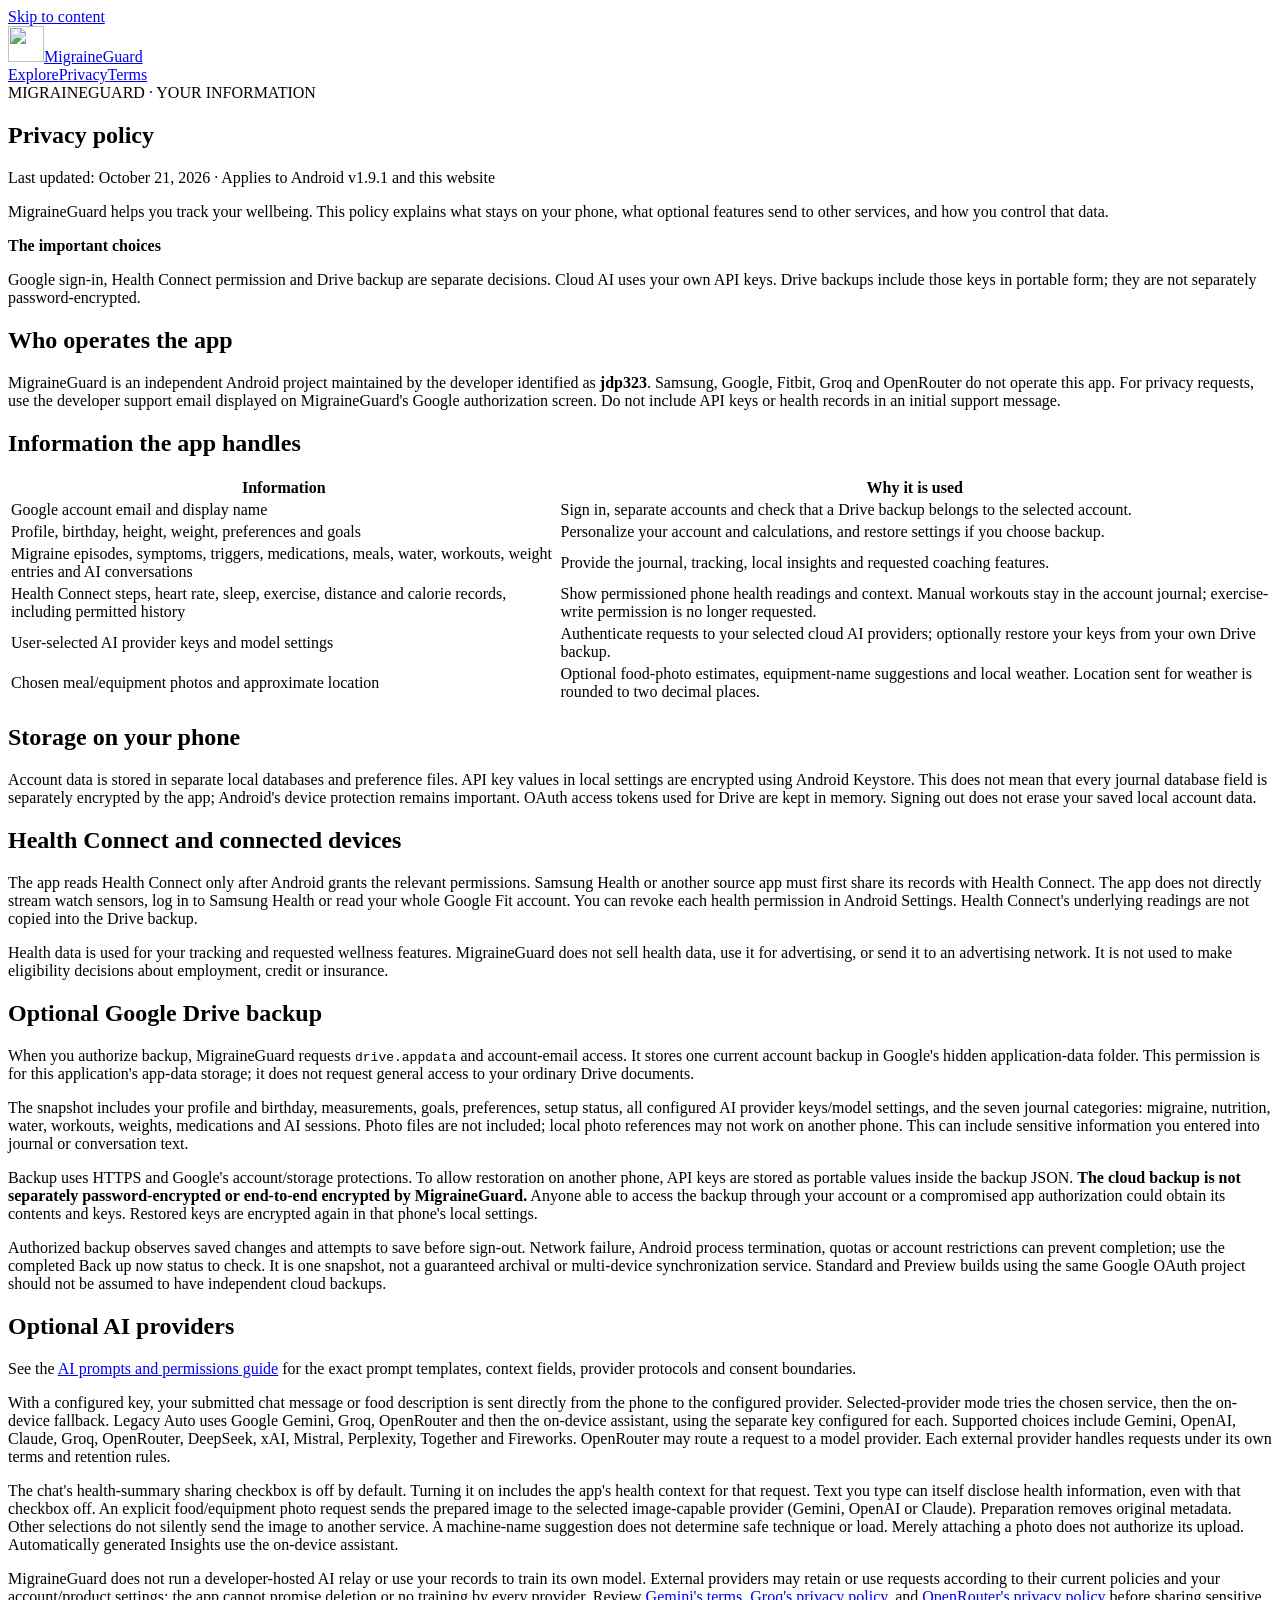
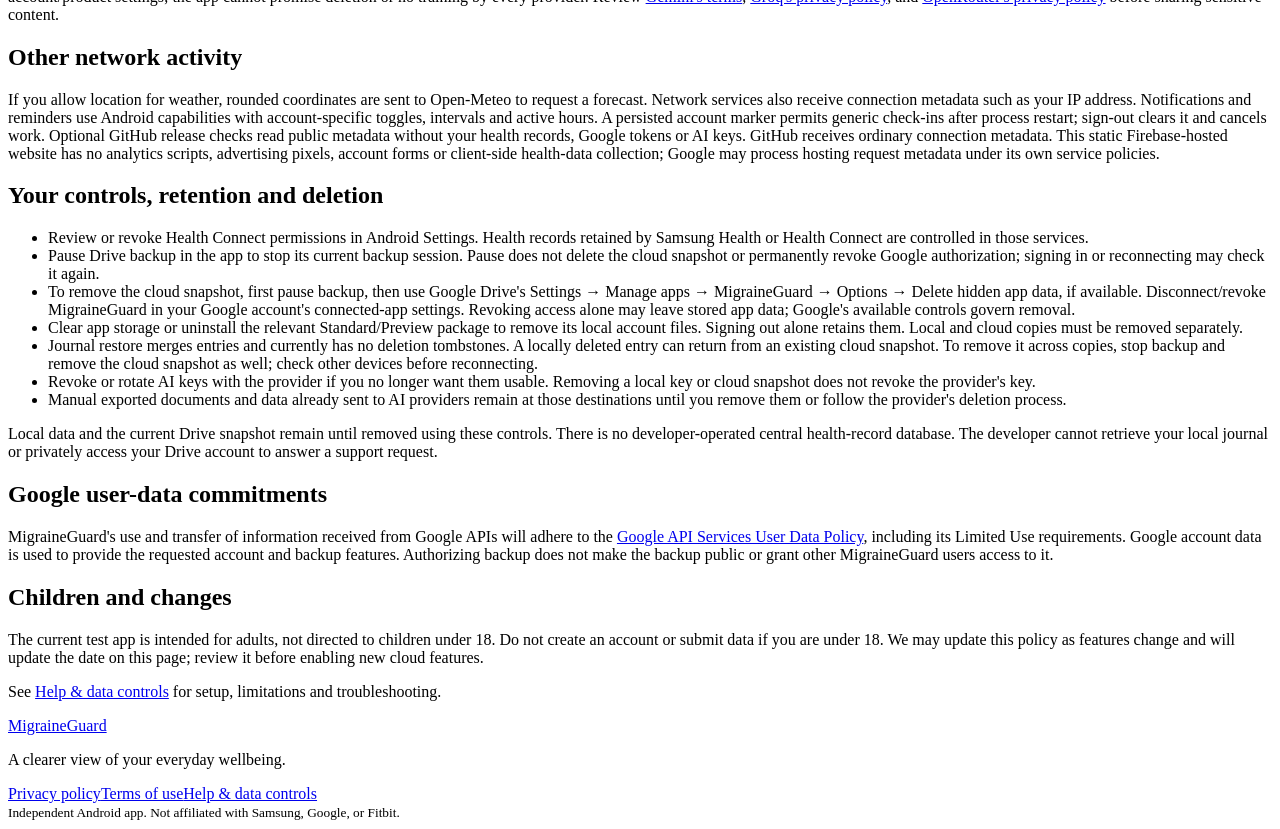
==== website/public/privacy.html @ 77f8e103 "docs: publish v1.9.1 guide, screenshots, permissions and release evidence [skip ci]" ====
<!doctype html>
<html lang="en">
<head>
<meta charset="utf-8">
<meta name="viewport" content="width=device-width,initial-scale=1">
<meta name="description" content="How MigraineGuard uses your profile, journal, Health Connect readings, optional AI requests and private Google Drive app-data backup.">
<meta name="theme-color" content="#101424"><title>Privacy policy · MigraineGuard</title>
<link rel="icon" href="/mark.svg" type="image/svg+xml">
<link rel="stylesheet" href="/styles.css"></head>

<body><a class="skip" href="#main">Skip to content</a>
<header><a class="brand" href="/"><img src="/mark.svg" width="36" height="36" alt="">MigraineGuard</a>
<nav aria-label="Main navigation"><a href="/#features">Explore</a><a href="/privacy.html">Privacy</a><a href="/terms.html">Terms</a></nav>
</header>

<main id="main">
<article class="document"><span class="eyebrow">MIGRAINEGUARD · YOUR INFORMATION</span>
<h1>Privacy policy</h1>

<p class="date">Last updated: October 21, 2026 · Applies to Android v1.9.1 and this website</p>

<p class="intro">MigraineGuard helps you track your wellbeing. This policy explains what stays on your phone, what optional features send to other services, and how you control that data.</p>

<div class="notice"><strong>The important choices</strong>
<p>Google sign-in, Health Connect permission and Drive backup are separate decisions. Cloud AI uses your own API keys. Drive backups include those keys in portable form; they are not separately password-encrypted.</p>
</div>

<h2>Who operates the app</h2>

<p>MigraineGuard is an independent Android project maintained by the developer identified as <strong>jdp323</strong>. Samsung, Google, Fitbit, Groq and OpenRouter do not operate this app. For privacy requests, use the developer support email displayed on MigraineGuard's Google authorization screen. Do not include API keys or health records in an initial support message.</p>

<h2>Information the app handles</h2>

<div class="table-wrap">
<table>
<thead>
<tr><th>Information</th><th>Why it is used</th></tr>
</thead>

<tbody>
<tr><td>Google account email and display name</td><td>Sign in, separate accounts and check that a Drive backup belongs to the selected account.</td></tr>

<tr><td>Profile, birthday, height, weight, preferences and goals</td><td>Personalize your account and calculations, and restore settings if you choose backup.</td></tr>

<tr><td>Migraine episodes, symptoms, triggers, medications, meals, water, workouts, weight entries and AI conversations</td><td>Provide the journal, tracking, local insights and requested coaching features.</td></tr>

<tr><td>Health Connect steps, heart rate, sleep, exercise, distance and calorie records, including permitted history</td><td>Show permissioned phone health readings and context. Manual workouts stay in the account journal; exercise-write permission is no longer requested.</td></tr>

<tr><td>User-selected AI provider keys and model settings</td><td>Authenticate requests to your selected cloud AI providers; optionally restore your keys from your own Drive backup.</td></tr>

<tr><td>Chosen meal/equipment photos and approximate location</td><td>Optional food-photo estimates, equipment-name suggestions and local weather. Location sent for weather is rounded to two decimal places.</td></tr>
</tbody>
</table>
</div>

<h2>Storage on your phone</h2>

<p>Account data is stored in separate local databases and preference files. API key values in local settings are encrypted using Android Keystore. This does not mean that every journal database field is separately encrypted by the app; Android's device protection remains important. OAuth access tokens used for Drive are kept in memory. Signing out does not erase your saved local account data.</p>

<h2>Health Connect and connected devices</h2>

<p>The app reads Health Connect only after Android grants the relevant permissions. Samsung Health or another source app must first share its records with Health Connect. The app does not directly stream watch sensors, log in to Samsung Health or read your whole Google Fit account. You can revoke each health permission in Android Settings. Health Connect's underlying readings are not copied into the Drive backup.</p>

<p>Health data is used for your tracking and requested wellness features. MigraineGuard does not sell health data, use it for advertising, or send it to an advertising network. It is not used to make eligibility decisions about employment, credit or insurance.</p>

<h2>Optional Google Drive backup</h2>

<p>When you authorize backup, MigraineGuard requests <code>drive.appdata</code> and account-email access. It stores one current account backup in Google's hidden application-data folder. This permission is for this application's app-data storage; it does not request general access to your ordinary Drive documents.</p>

<p>The snapshot includes your profile and birthday, measurements, goals, preferences, setup status, all configured AI provider keys/model settings, and the seven journal categories: migraine, nutrition, water, workouts, weights, medications and AI sessions. Photo files are not included; local photo references may not work on another phone. This can include sensitive information you entered into journal or conversation text.</p>

<p>Backup uses HTTPS and Google's account/storage protections. To allow restoration on another phone, API keys are stored as portable values inside the backup JSON. <strong>The cloud backup is not separately password-encrypted or end-to-end encrypted by MigraineGuard.</strong> Anyone able to access the backup through your account or a compromised app authorization could obtain its contents and keys. Restored keys are encrypted again in that phone's local settings.</p>

<p>Authorized backup observes saved changes and attempts to save before sign-out. Network failure, Android process termination, quotas or account restrictions can prevent completion; use the completed Back up now status to check. It is one snapshot, not a guaranteed archival or multi-device synchronization service. Standard and Preview builds using the same Google OAuth project should not be assumed to have independent cloud backups.</p>

<h2>Optional AI providers</h2>
<p>See the <a href="https://github.com/jdp323/migraineguard/blob/main/docs/AI_AND_PERMISSIONS.md">AI prompts and permissions guide</a> for the exact prompt templates, context fields, provider protocols and consent boundaries.</p>

<p>With a configured key, your submitted chat message or food description is sent directly from the phone to the configured provider. Selected-provider mode tries the chosen service, then the on-device fallback. Legacy Auto uses Google Gemini, Groq, OpenRouter and then the on-device assistant, using the separate key configured for each. Supported choices include Gemini, OpenAI, Claude, Groq, OpenRouter, DeepSeek, xAI, Mistral, Perplexity, Together and Fireworks. OpenRouter may route a request to a model provider. Each external provider handles requests under its own terms and retention rules.</p>

<p>The chat's health-summary sharing checkbox is off by default. Turning it on includes the app's health context for that request. Text you type can itself disclose health information, even with that checkbox off. An explicit food/equipment photo request sends the prepared image to the selected image-capable provider (Gemini, OpenAI or Claude). Preparation removes original metadata. Other selections do not silently send the image to another service. A machine-name suggestion does not determine safe technique or load. Merely attaching a photo does not authorize its upload. Automatically generated Insights use the on-device assistant.</p>

<p>MigraineGuard does not run a developer-hosted AI relay or use your records to train its own model. External providers may retain or use requests according to their current policies and your account/product settings; the app cannot promise deletion or no training by every provider. Review <a href="https://ai.google.dev/gemini-api/terms">Gemini's terms</a>, <a href="https://groq.com/privacy-policy/">Groq's privacy policy</a>, and <a href="https://openrouter.ai/privacy">OpenRouter's privacy policy</a> before sharing sensitive content.</p>

<h2>Other network activity</h2>

<p>If you allow location for weather, rounded coordinates are sent to Open-Meteo to request a forecast. Network services also receive connection metadata such as your IP address. Notifications and reminders use Android capabilities with account-specific toggles, intervals and active hours. A persisted account marker permits generic check-ins after process restart; sign-out clears it and cancels work. Optional GitHub release checks read public metadata without your health records, Google tokens or AI keys. GitHub receives ordinary connection metadata. This static Firebase-hosted website has no analytics scripts, advertising pixels, account forms or client-side health-data collection; Google may process hosting request metadata under its own service policies.</p>

<h2>Your controls, retention and deletion</h2>

<ul>
<li>Review or revoke Health Connect permissions in Android Settings. Health records retained by Samsung Health or Health Connect are controlled in those services.</li>

<li>Pause Drive backup in the app to stop its current backup session. Pause does not delete the cloud snapshot or permanently revoke Google authorization; signing in or reconnecting may check it again.</li>

<li>To remove the cloud snapshot, first pause backup, then use Google Drive's Settings → Manage apps → MigraineGuard → Options → Delete hidden app data, if available. Disconnect/revoke MigraineGuard in your Google account's connected-app settings. Revoking access alone may leave stored app data; Google's available controls govern removal.</li>

<li>Clear app storage or uninstall the relevant Standard/Preview package to remove its local account files. Signing out alone retains them. Local and cloud copies must be removed separately.</li>

<li>Journal restore merges entries and currently has no deletion tombstones. A locally deleted entry can return from an existing cloud snapshot. To remove it across copies, stop backup and remove the cloud snapshot as well; check other devices before reconnecting.</li>

<li>Revoke or rotate AI keys with the provider if you no longer want them usable. Removing a local key or cloud snapshot does not revoke the provider's key.</li>

<li>Manual exported documents and data already sent to AI providers remain at those destinations until you remove them or follow the provider's deletion process.</li>
</ul>

<p>Local data and the current Drive snapshot remain until removed using these controls. There is no developer-operated central health-record database. The developer cannot retrieve your local journal or privately access your Drive account to answer a support request.</p>

<h2>Google user-data commitments</h2>

<p>MigraineGuard's use and transfer of information received from Google APIs will adhere to the <a href="https://developers.google.com/terms/api-services-user-data-policy">Google API Services User Data Policy</a>, including its Limited Use requirements. Google account data is used to provide the requested account and backup features. Authorizing backup does not make the backup public or grant other MigraineGuard users access to it.</p>

<h2>Children and changes</h2>

<p>The current test app is intended for adults, not directed to children under 18. Do not create an account or submit data if you are under 18. We may update this policy as features change and will update the date on this page; review it before enabling new cloud features.</p>

<p>See <a href="/support.html">Help &amp; data controls</a> for setup, limitations and troubleshooting.</p>
</article>
</main>

<footer><a class="brand" href="/">MigraineGuard</a>
<p>A clearer view of your everyday wellbeing.</p>

<div><a href="/privacy.html">Privacy policy</a><a href="/terms.html">Terms of use</a><a href="/support.html">Help &amp; data controls</a></div>
<small>Independent Android app. Not affiliated with Samsung, Google, or Fitbit.</small></footer>
</body></html>
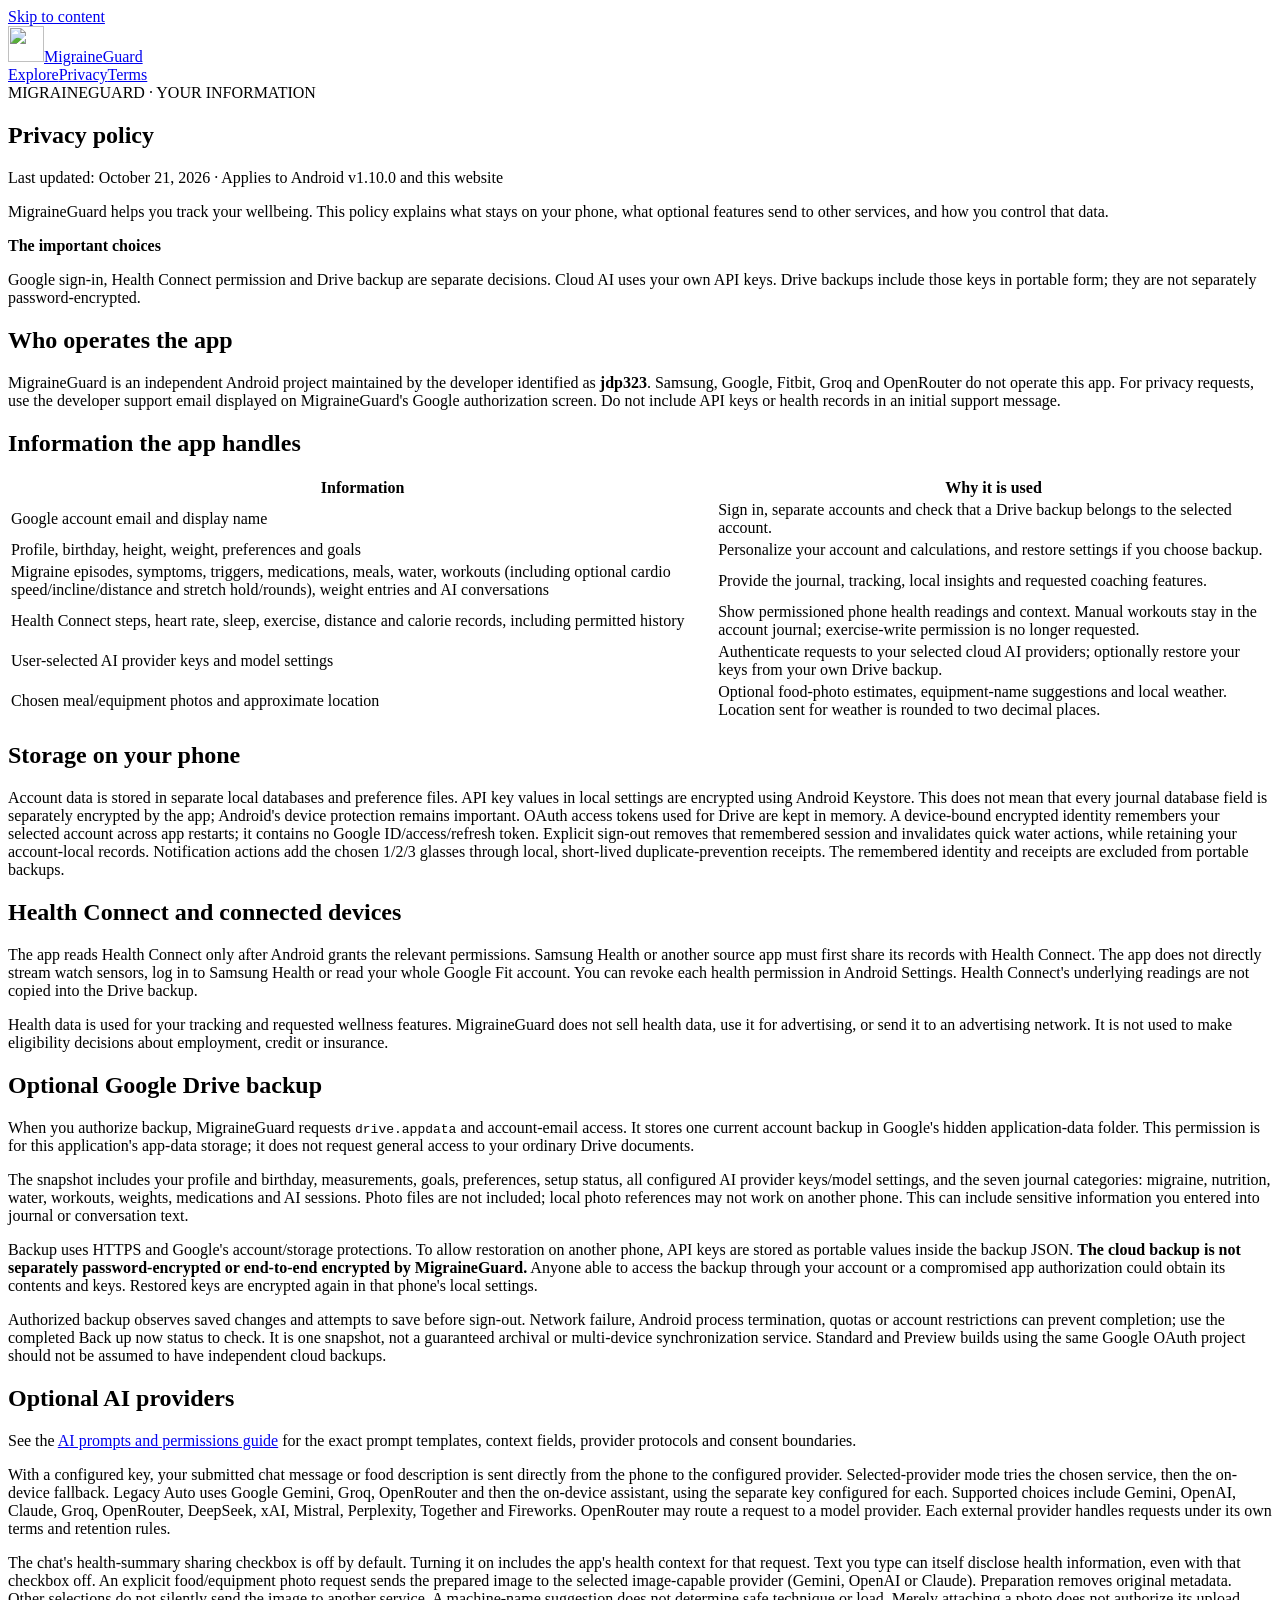
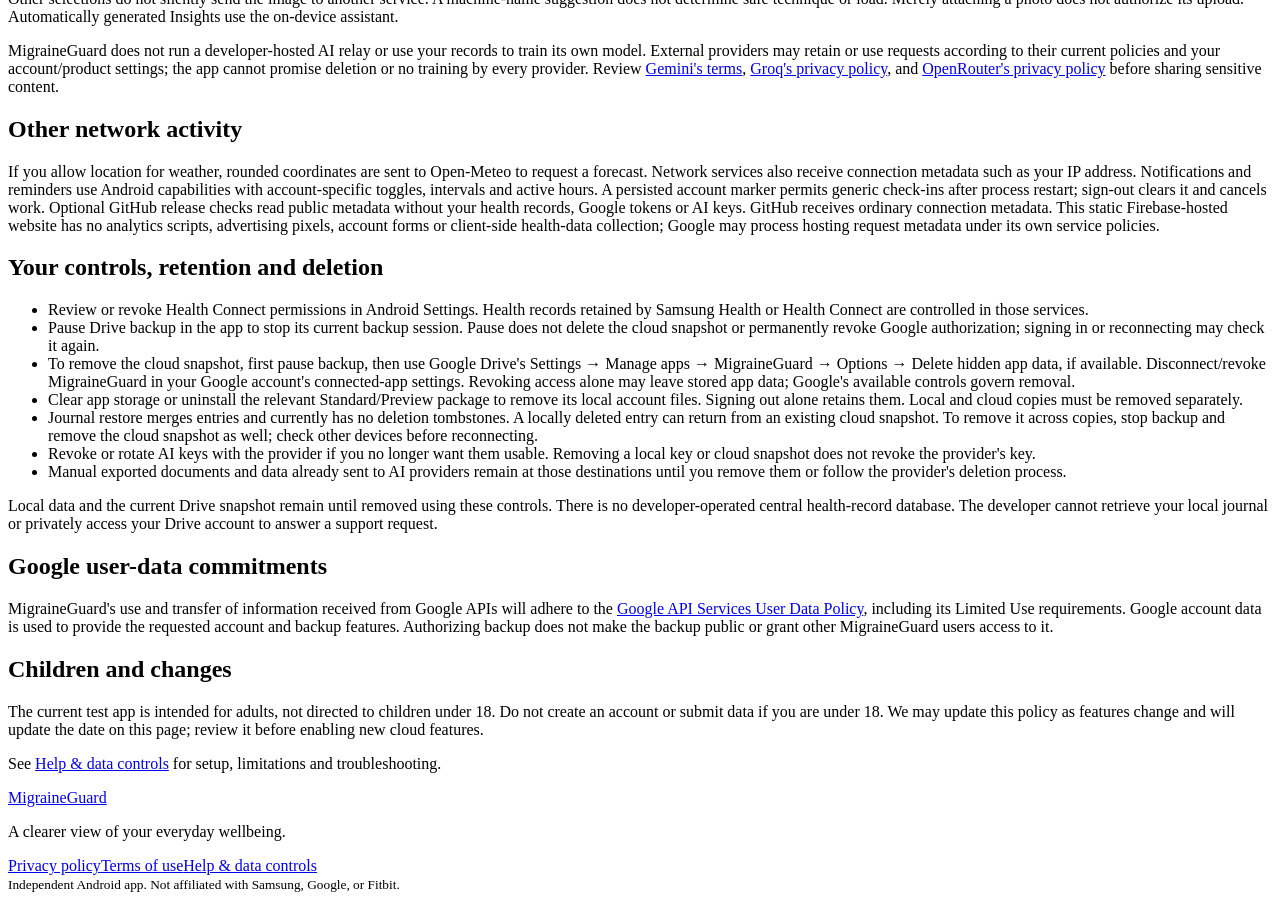
==== commit 0d6628c6: "docs: publish v1.10 usage, screenshots, privacy and release evidence [skip ci]" ====
--- a/website/public/privacy.html
+++ b/website/public/privacy.html
@@ -17,7 +17,7 @@
 <article class="document"><span class="eyebrow">MIGRAINEGUARD · YOUR INFORMATION</span>
 <h1>Privacy policy</h1>
 
-<p class="date">Last updated: October 21, 2026 · Applies to Android v1.9.1 and this website</p>
+<p class="date">Last updated: October 21, 2026 · Applies to Android v1.10.0 and this website</p>
 
 <p class="intro">MigraineGuard helps you track your wellbeing. This policy explains what stays on your phone, what optional features send to other services, and how you control that data.</p>
 
@@ -42,7 +42,7 @@
 
 <tr><td>Profile, birthday, height, weight, preferences and goals</td><td>Personalize your account and calculations, and restore settings if you choose backup.</td></tr>
 
-<tr><td>Migraine episodes, symptoms, triggers, medications, meals, water, workouts, weight entries and AI conversations</td><td>Provide the journal, tracking, local insights and requested coaching features.</td></tr>
+<tr><td>Migraine episodes, symptoms, triggers, medications, meals, water, workouts (including optional cardio speed/incline/distance and stretch hold/rounds), weight entries and AI conversations</td><td>Provide the journal, tracking, local insights and requested coaching features.</td></tr>
 
 <tr><td>Health Connect steps, heart rate, sleep, exercise, distance and calorie records, including permitted history</td><td>Show permissioned phone health readings and context. Manual workouts stay in the account journal; exercise-write permission is no longer requested.</td></tr>
 
@@ -55,7 +55,7 @@
 
 <h2>Storage on your phone</h2>
 
-<p>Account data is stored in separate local databases and preference files. API key values in local settings are encrypted using Android Keystore. This does not mean that every journal database field is separately encrypted by the app; Android's device protection remains important. OAuth access tokens used for Drive are kept in memory. Signing out does not erase your saved local account data.</p>
+<p>Account data is stored in separate local databases and preference files. API key values in local settings are encrypted using Android Keystore. This does not mean that every journal database field is separately encrypted by the app; Android's device protection remains important. OAuth access tokens used for Drive are kept in memory. A device-bound encrypted identity remembers your selected account across app restarts; it contains no Google ID/access/refresh token. Explicit sign-out removes that remembered session and invalidates quick water actions, while retaining your account-local records. Notification actions add the chosen 1/2/3 glasses through local, short-lived duplicate-prevention receipts. The remembered identity and receipts are excluded from portable backups.</p>
 
 <h2>Health Connect and connected devices</h2>
 
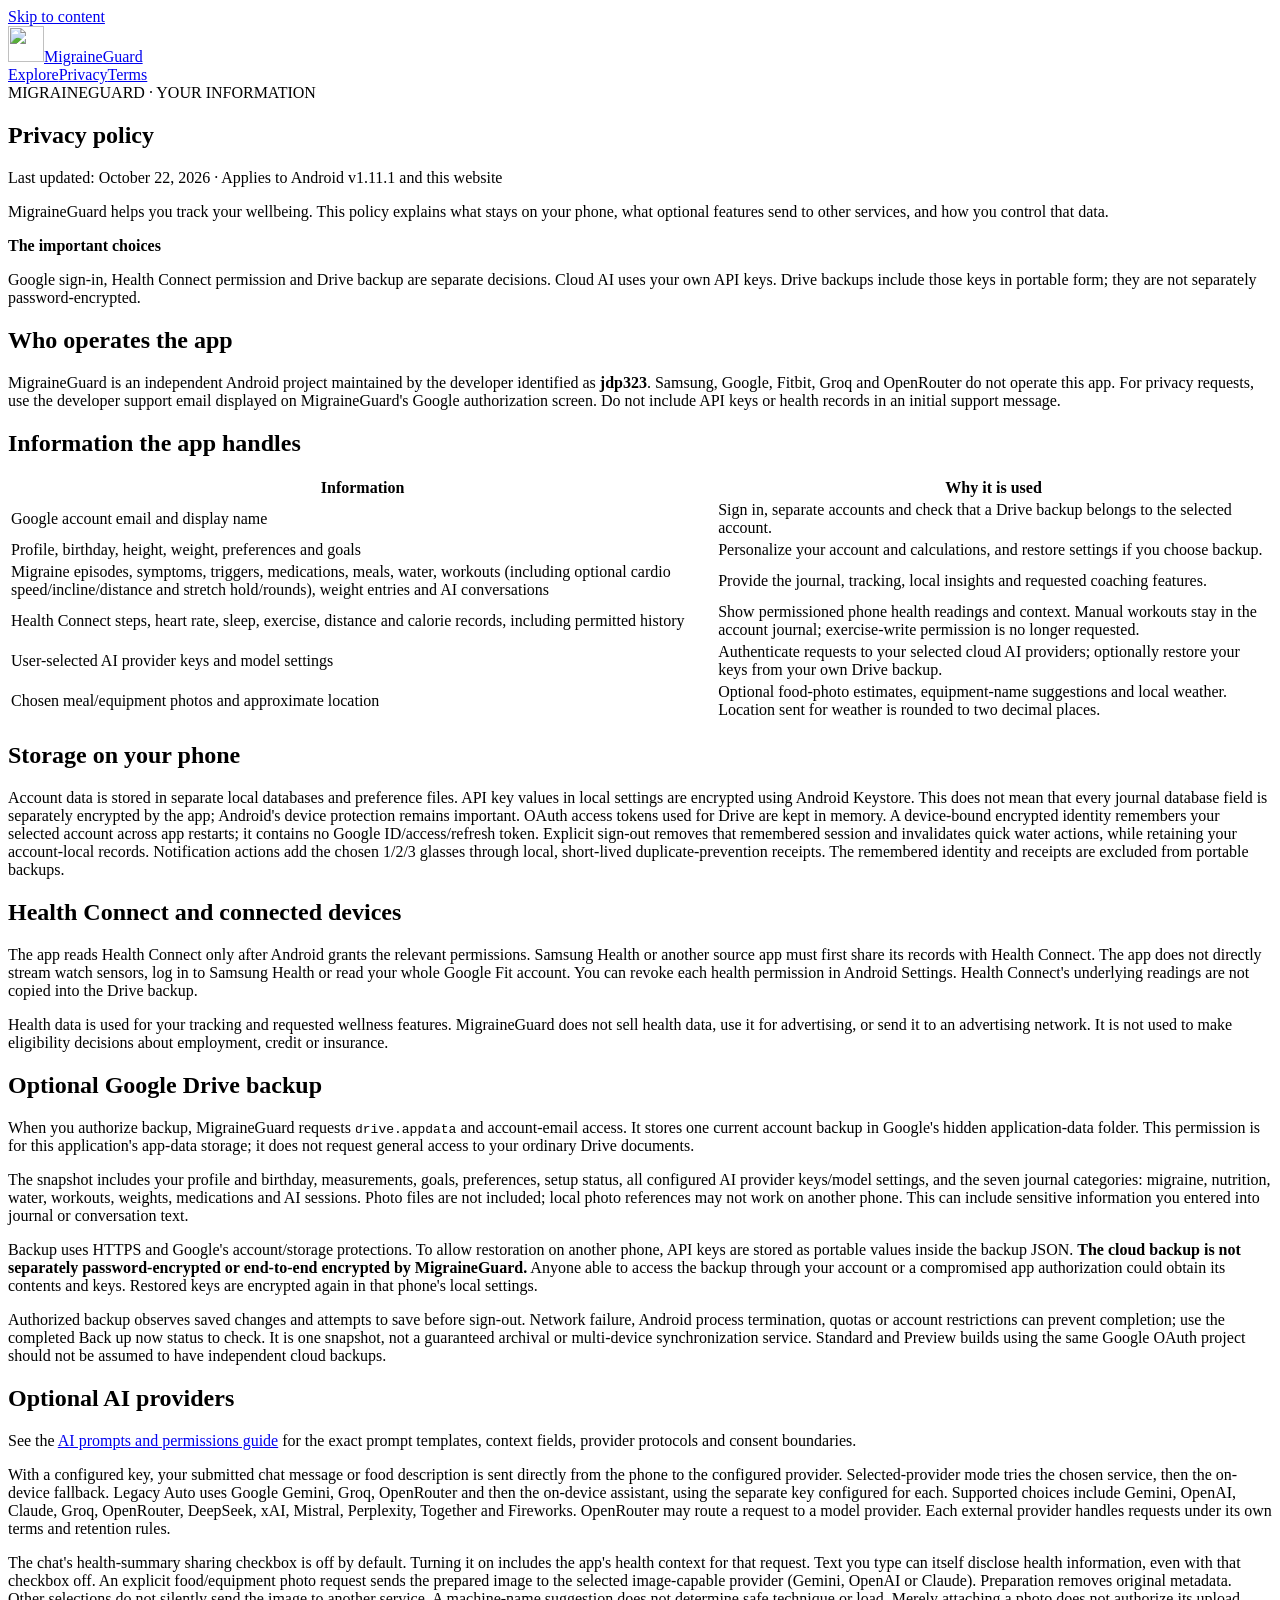
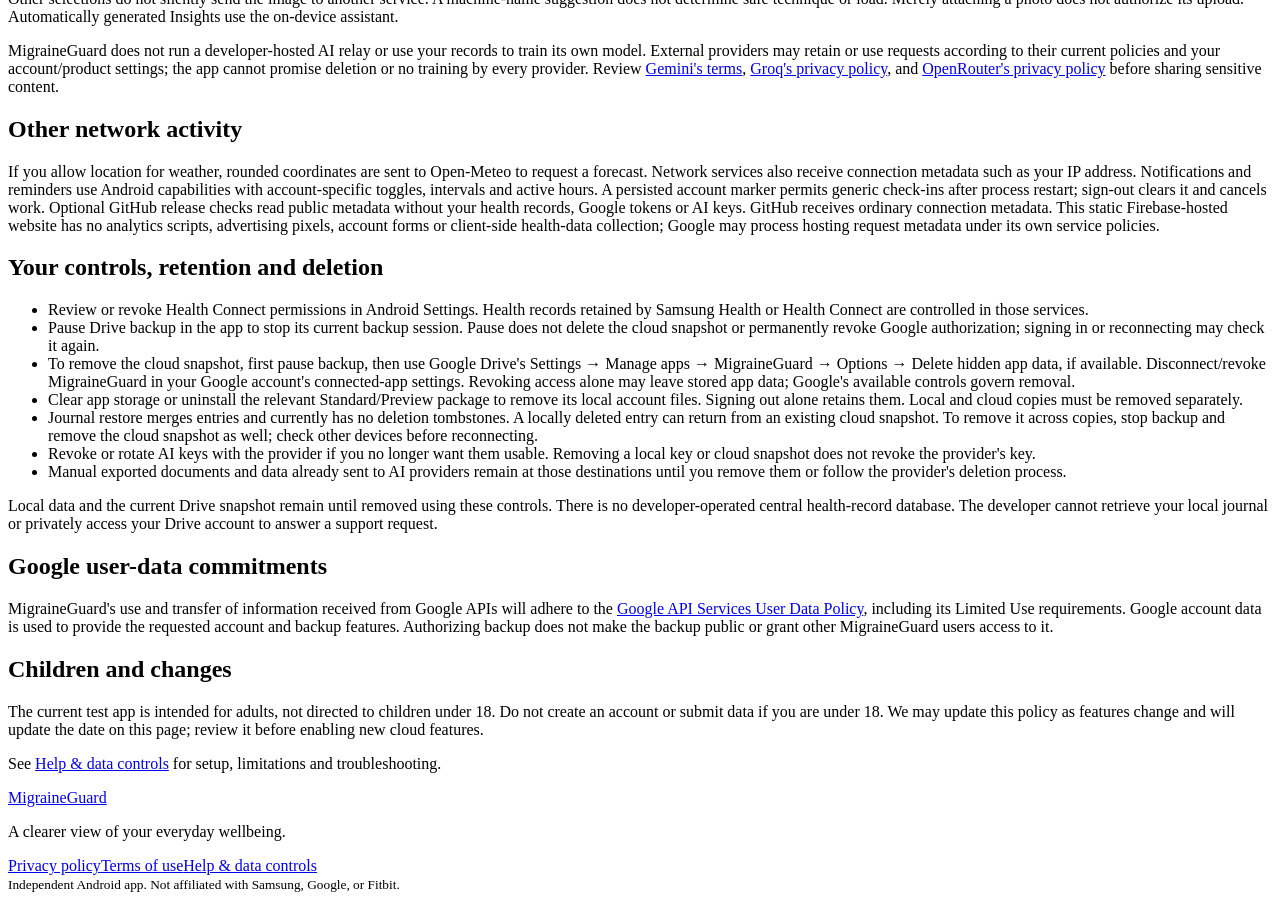
==== commit d1a9352e: "docs: publish v1.11.1 gesture guide, inspected UI gallery and release evidence [skip ci]" ====
--- a/website/public/privacy.html
+++ b/website/public/privacy.html
@@ -17,7 +17,7 @@
 <article class="document"><span class="eyebrow">MIGRAINEGUARD · YOUR INFORMATION</span>
 <h1>Privacy policy</h1>
 
-<p class="date">Last updated: October 21, 2026 · Applies to Android v1.10.0 and this website</p>
+<p class="date">Last updated: October 22, 2026 · Applies to Android v1.11.1 and this website</p>
 
 <p class="intro">MigraineGuard helps you track your wellbeing. This policy explains what stays on your phone, what optional features send to other services, and how you control that data.</p>
 
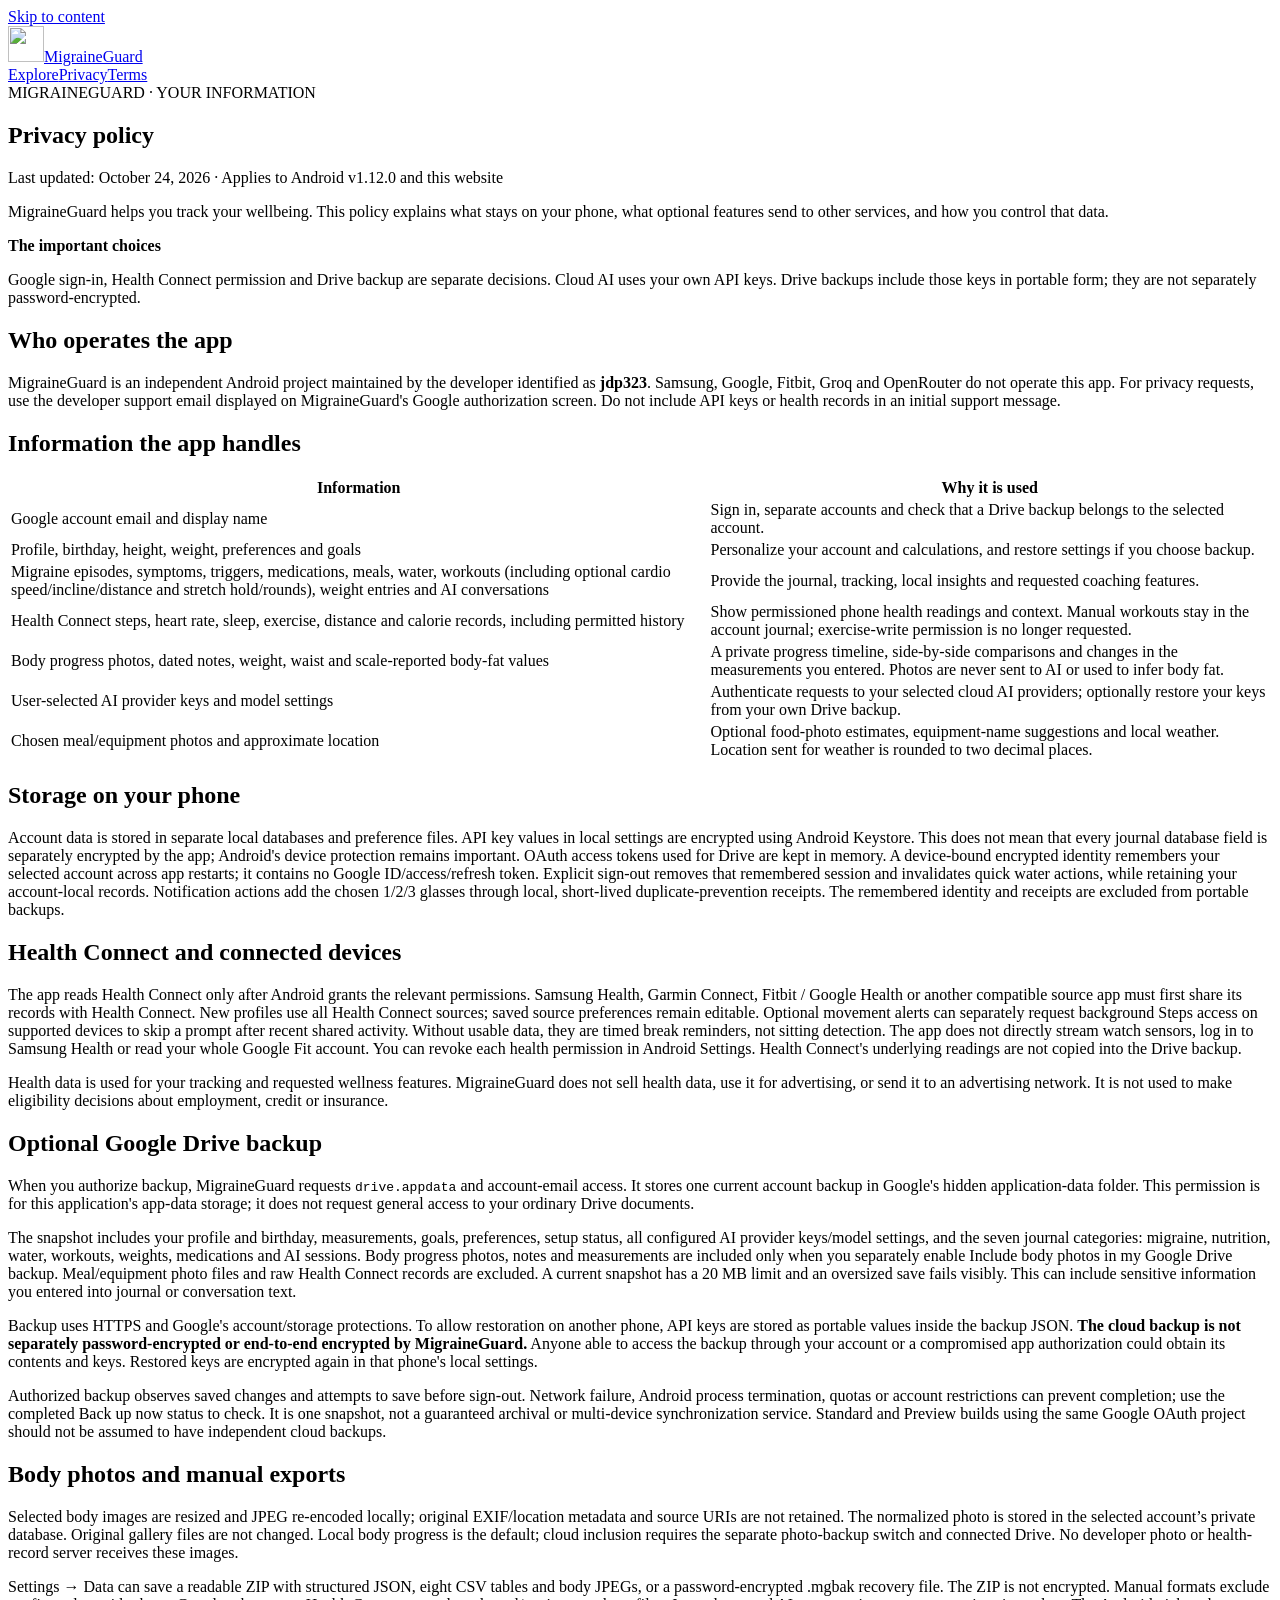
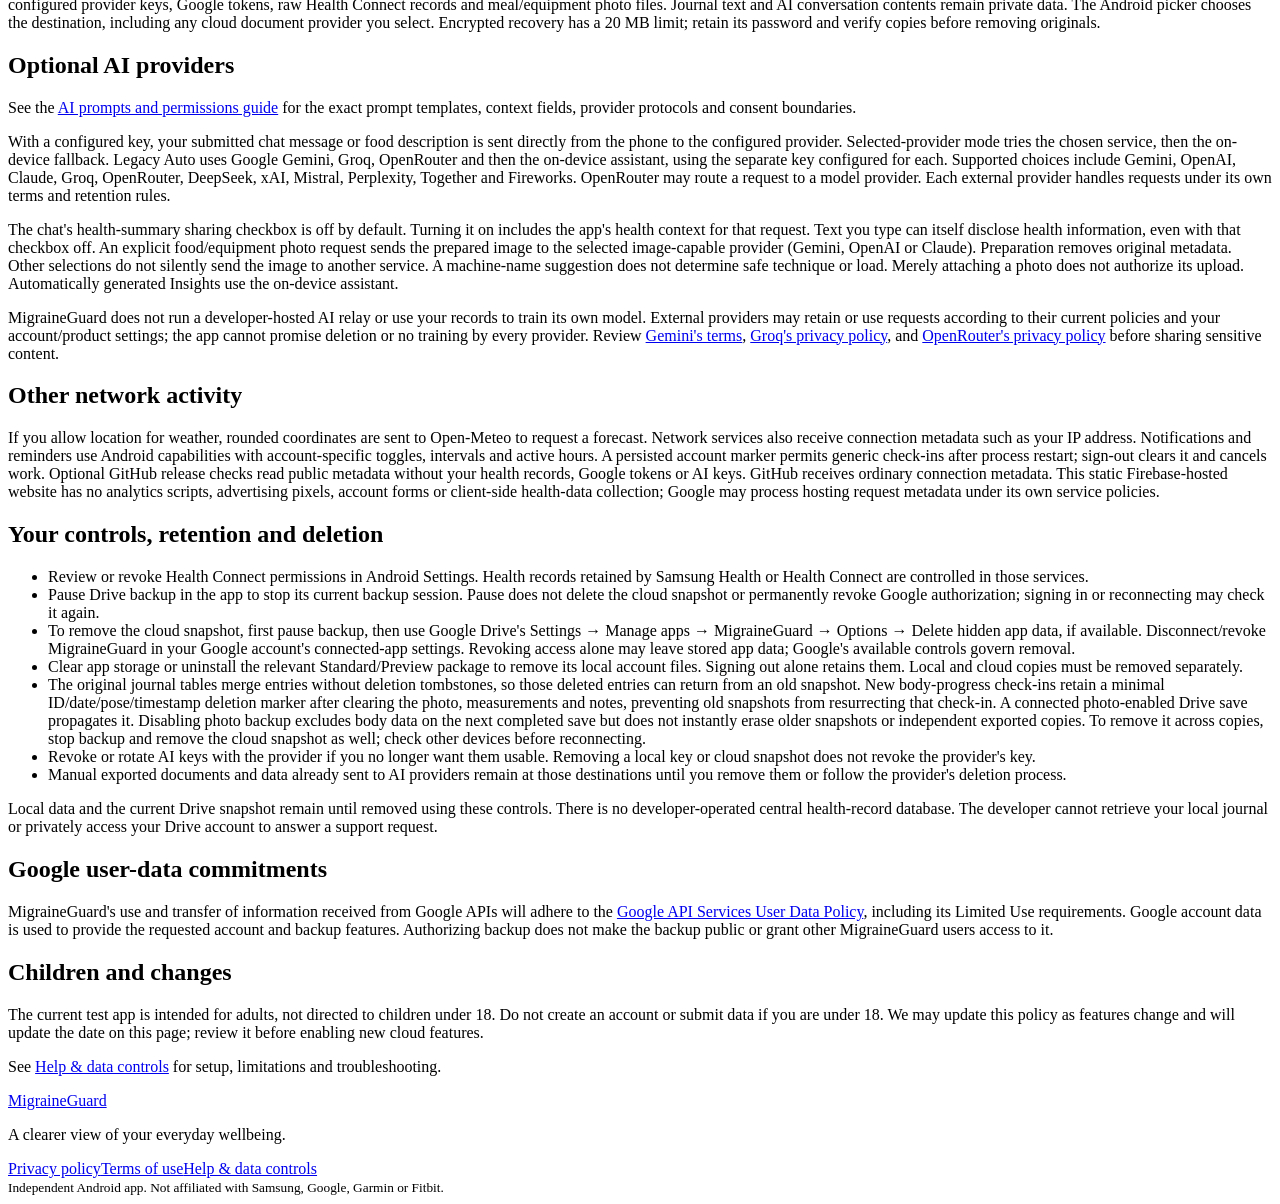
==== commit 70ca7515: "docs: publish verified v1.12.0 usage, privacy, export formats and screenshots [skip ci]" ====
--- a/website/public/privacy.html
+++ b/website/public/privacy.html
@@ -17,7 +17,7 @@
 <article class="document"><span class="eyebrow">MIGRAINEGUARD · YOUR INFORMATION</span>
 <h1>Privacy policy</h1>
 
-<p class="date">Last updated: October 22, 2026 · Applies to Android v1.11.1 and this website</p>
+<p class="date">Last updated: October 24, 2026 · Applies to Android v1.12.0 and this website</p>
 
 <p class="intro">MigraineGuard helps you track your wellbeing. This policy explains what stays on your phone, what optional features send to other services, and how you control that data.</p>
 
@@ -46,6 +46,8 @@
 
 <tr><td>Health Connect steps, heart rate, sleep, exercise, distance and calorie records, including permitted history</td><td>Show permissioned phone health readings and context. Manual workouts stay in the account journal; exercise-write permission is no longer requested.</td></tr>
 
+<tr><td>Body progress photos, dated notes, weight, waist and scale-reported body-fat values</td><td>A private progress timeline, side-by-side comparisons and changes in the measurements you entered. Photos are never sent to AI or used to infer body fat.</td></tr>
+
 <tr><td>User-selected AI provider keys and model settings</td><td>Authenticate requests to your selected cloud AI providers; optionally restore your keys from your own Drive backup.</td></tr>
 
 <tr><td>Chosen meal/equipment photos and approximate location</td><td>Optional food-photo estimates, equipment-name suggestions and local weather. Location sent for weather is rounded to two decimal places.</td></tr>
@@ -59,7 +61,7 @@
 
 <h2>Health Connect and connected devices</h2>
 
-<p>The app reads Health Connect only after Android grants the relevant permissions. Samsung Health or another source app must first share its records with Health Connect. The app does not directly stream watch sensors, log in to Samsung Health or read your whole Google Fit account. You can revoke each health permission in Android Settings. Health Connect's underlying readings are not copied into the Drive backup.</p>
+<p>The app reads Health Connect only after Android grants the relevant permissions. Samsung Health, Garmin Connect, Fitbit / Google Health or another compatible source app must first share its records with Health Connect. New profiles use all Health Connect sources; saved source preferences remain editable. Optional movement alerts can separately request background Steps access on supported devices to skip a prompt after recent shared activity. Without usable data, they are timed break reminders, not sitting detection. The app does not directly stream watch sensors, log in to Samsung Health or read your whole Google Fit account. You can revoke each health permission in Android Settings. Health Connect's underlying readings are not copied into the Drive backup.</p>
 
 <p>Health data is used for your tracking and requested wellness features. MigraineGuard does not sell health data, use it for advertising, or send it to an advertising network. It is not used to make eligibility decisions about employment, credit or insurance.</p>
 
@@ -67,12 +69,15 @@
 
 <p>When you authorize backup, MigraineGuard requests <code>drive.appdata</code> and account-email access. It stores one current account backup in Google's hidden application-data folder. This permission is for this application's app-data storage; it does not request general access to your ordinary Drive documents.</p>
 
-<p>The snapshot includes your profile and birthday, measurements, goals, preferences, setup status, all configured AI provider keys/model settings, and the seven journal categories: migraine, nutrition, water, workouts, weights, medications and AI sessions. Photo files are not included; local photo references may not work on another phone. This can include sensitive information you entered into journal or conversation text.</p>
+<p>The snapshot includes your profile and birthday, measurements, goals, preferences, setup status, all configured AI provider keys/model settings, and the seven journal categories: migraine, nutrition, water, workouts, weights, medications and AI sessions. Body progress photos, notes and measurements are included only when you separately enable Include body photos in my Google Drive backup. Meal/equipment photo files and raw Health Connect records are excluded. A current snapshot has a 20 MB limit and an oversized save fails visibly. This can include sensitive information you entered into journal or conversation text.</p>
 
 <p>Backup uses HTTPS and Google's account/storage protections. To allow restoration on another phone, API keys are stored as portable values inside the backup JSON. <strong>The cloud backup is not separately password-encrypted or end-to-end encrypted by MigraineGuard.</strong> Anyone able to access the backup through your account or a compromised app authorization could obtain its contents and keys. Restored keys are encrypted again in that phone's local settings.</p>
 
 <p>Authorized backup observes saved changes and attempts to save before sign-out. Network failure, Android process termination, quotas or account restrictions can prevent completion; use the completed Back up now status to check. It is one snapshot, not a guaranteed archival or multi-device synchronization service. Standard and Preview builds using the same Google OAuth project should not be assumed to have independent cloud backups.</p>
 
+<h2>Body photos and manual exports</h2>
+<p>Selected body images are resized and JPEG re-encoded locally; original EXIF/location metadata and source URIs are not retained. The normalized photo is stored in the selected account’s private database. Original gallery files are not changed. Local body progress is the default; cloud inclusion requires the separate photo-backup switch and connected Drive. No developer photo or health-record server receives these images.</p>
+<p>Settings → Data can save a readable ZIP with structured JSON, eight CSV tables and body JPEGs, or a password-encrypted .mgbak recovery file. The ZIP is not encrypted. Manual formats exclude configured provider keys, Google tokens, raw Health Connect records and meal/equipment photo files. Journal text and AI conversation contents remain private data. The Android picker chooses the destination, including any cloud document provider you select. Encrypted recovery has a 20 MB limit; retain its password and verify copies before removing originals.</p>
 <h2>Optional AI providers</h2>
 <p>See the <a href="https://github.com/jdp323/migraineguard/blob/main/docs/AI_AND_PERMISSIONS.md">AI prompts and permissions guide</a> for the exact prompt templates, context fields, provider protocols and consent boundaries.</p>
 
@@ -97,7 +102,7 @@
 
 <li>Clear app storage or uninstall the relevant Standard/Preview package to remove its local account files. Signing out alone retains them. Local and cloud copies must be removed separately.</li>
 
-<li>Journal restore merges entries and currently has no deletion tombstones. A locally deleted entry can return from an existing cloud snapshot. To remove it across copies, stop backup and remove the cloud snapshot as well; check other devices before reconnecting.</li>
+<li>The original journal tables merge entries without deletion tombstones, so those deleted entries can return from an old snapshot. New body-progress check-ins retain a minimal ID/date/pose/timestamp deletion marker after clearing the photo, measurements and notes, preventing old snapshots from resurrecting that check-in. A connected photo-enabled Drive save propagates it. Disabling photo backup excludes body data on the next completed save but does not instantly erase older snapshots or independent exported copies. To remove it across copies, stop backup and remove the cloud snapshot as well; check other devices before reconnecting.</li>
 
 <li>Revoke or rotate AI keys with the provider if you no longer want them usable. Removing a local key or cloud snapshot does not revoke the provider's key.</li>
 
@@ -122,5 +127,5 @@
 <p>A clearer view of your everyday wellbeing.</p>
 
 <div><a href="/privacy.html">Privacy policy</a><a href="/terms.html">Terms of use</a><a href="/support.html">Help &amp; data controls</a></div>
-<small>Independent Android app. Not affiliated with Samsung, Google, or Fitbit.</small></footer>
+<small>Independent Android app. Not affiliated with Samsung, Google, Garmin or Fitbit.</small></footer>
 </body></html>
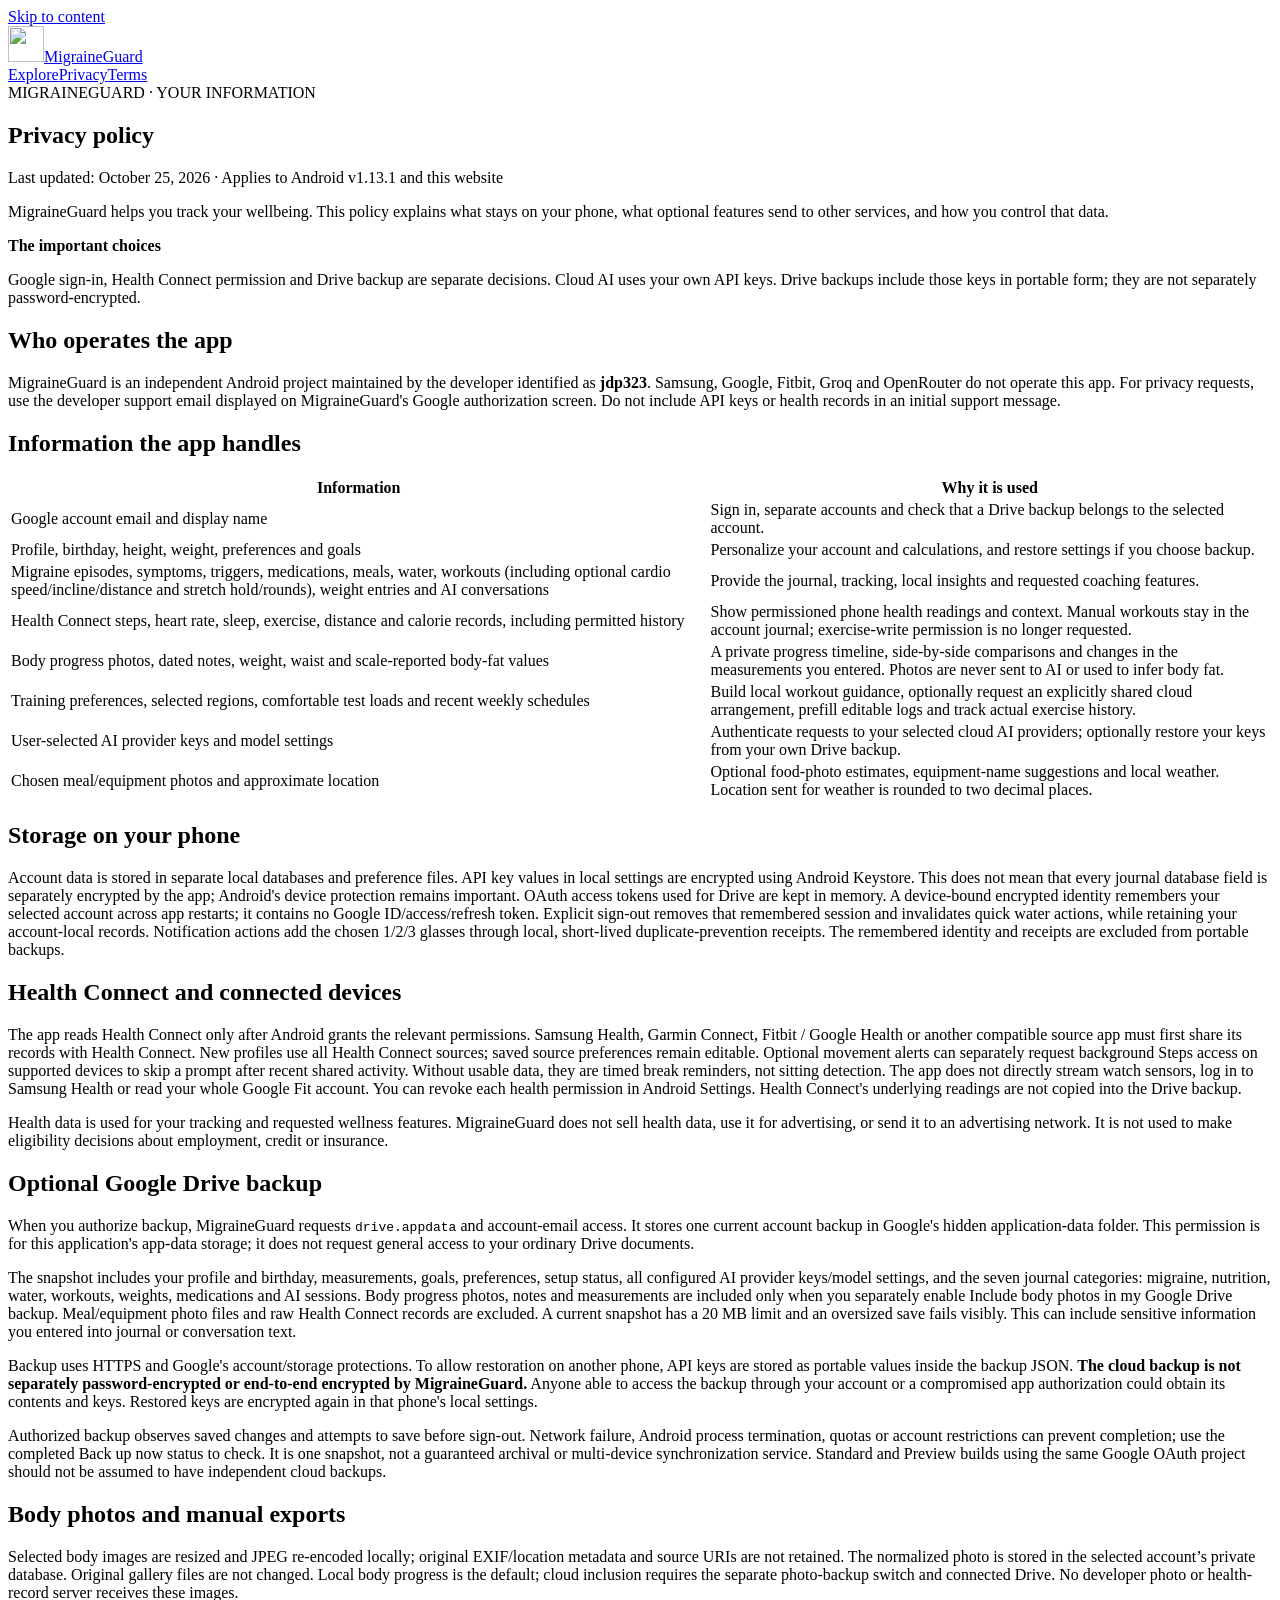
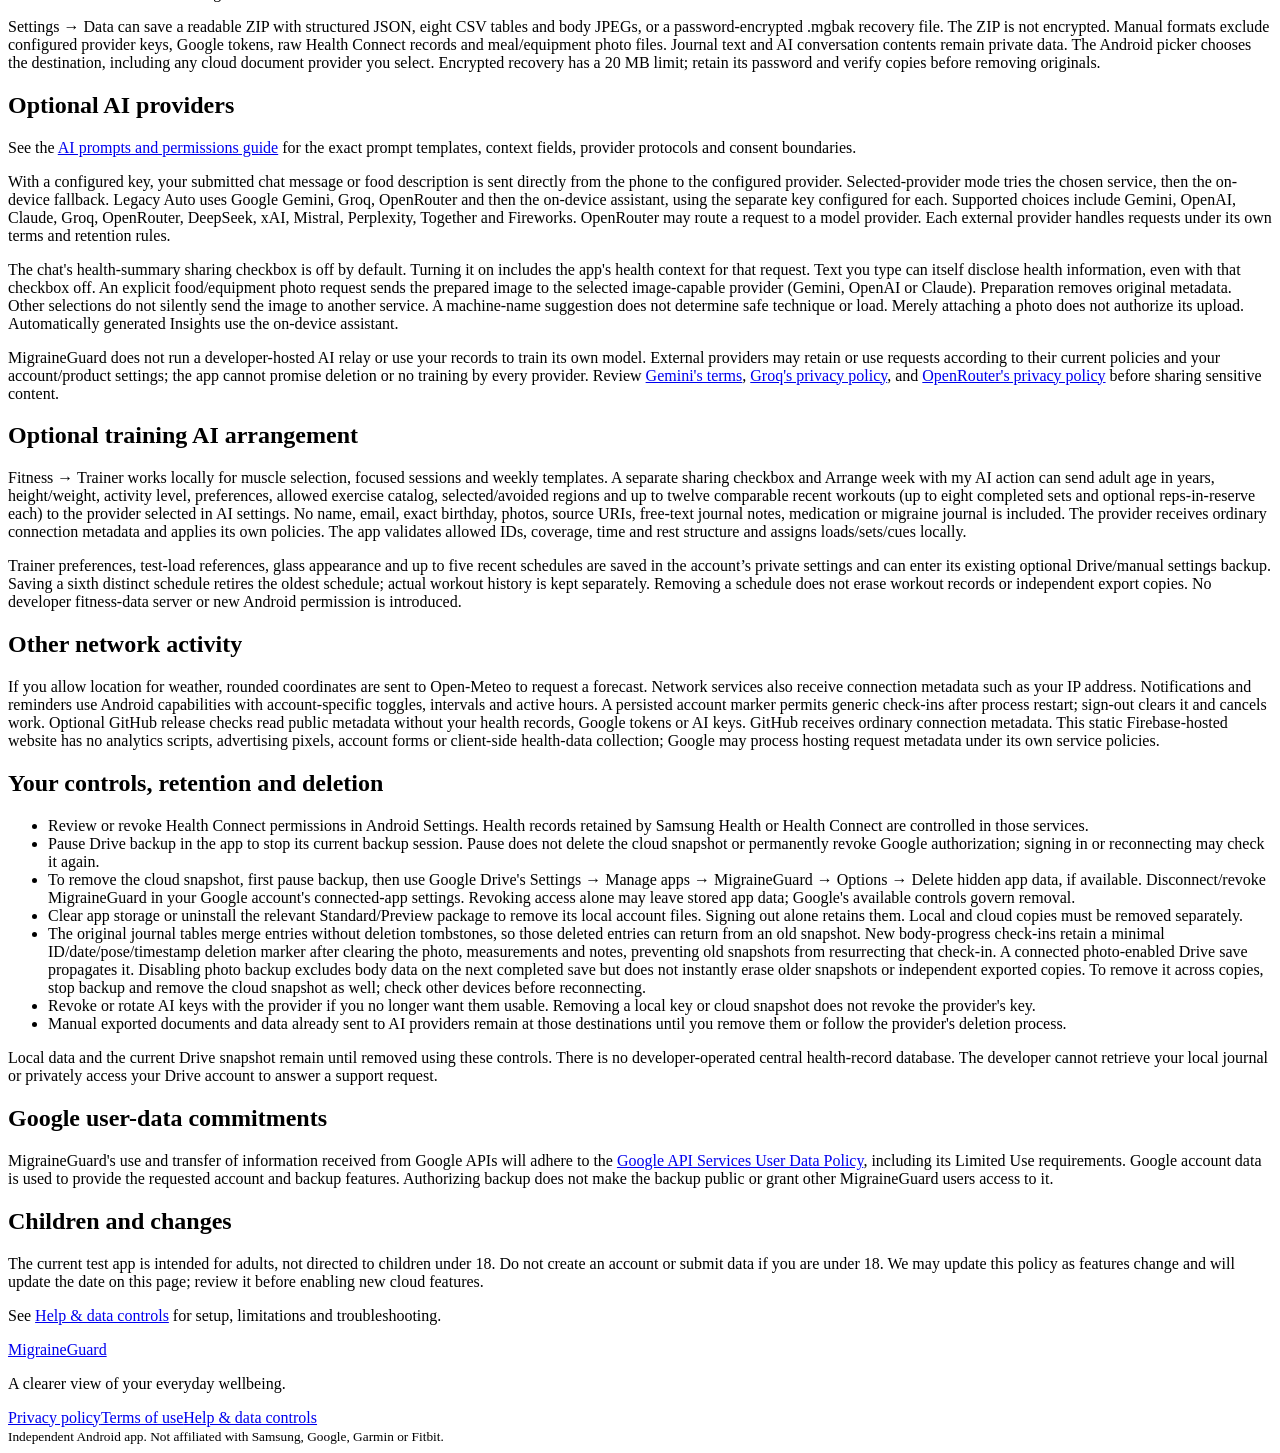
==== commit f6fba4f5: "Document verified v1.13.1 trainer, glass UI and public screenshots [skip ci]" ====
--- a/website/public/privacy.html
+++ b/website/public/privacy.html
@@ -17,7 +17,7 @@
 <article class="document"><span class="eyebrow">MIGRAINEGUARD · YOUR INFORMATION</span>
 <h1>Privacy policy</h1>
 
-<p class="date">Last updated: October 24, 2026 · Applies to Android v1.12.0 and this website</p>
+<p class="date">Last updated: October 25, 2026 · Applies to Android v1.13.1 and this website</p>
 
 <p class="intro">MigraineGuard helps you track your wellbeing. This policy explains what stays on your phone, what optional features send to other services, and how you control that data.</p>
 
@@ -47,6 +47,8 @@
 <tr><td>Health Connect steps, heart rate, sleep, exercise, distance and calorie records, including permitted history</td><td>Show permissioned phone health readings and context. Manual workouts stay in the account journal; exercise-write permission is no longer requested.</td></tr>
 
 <tr><td>Body progress photos, dated notes, weight, waist and scale-reported body-fat values</td><td>A private progress timeline, side-by-side comparisons and changes in the measurements you entered. Photos are never sent to AI or used to infer body fat.</td></tr>
+
+<tr><td>Training preferences, selected regions, comfortable test loads and recent weekly schedules</td><td>Build local workout guidance, optionally request an explicitly shared cloud arrangement, prefill editable logs and track actual exercise history.</td></tr>
 
 <tr><td>User-selected AI provider keys and model settings</td><td>Authenticate requests to your selected cloud AI providers; optionally restore your keys from your own Drive backup.</td></tr>
 
@@ -87,6 +89,9 @@
 
 <p>MigraineGuard does not run a developer-hosted AI relay or use your records to train its own model. External providers may retain or use requests according to their current policies and your account/product settings; the app cannot promise deletion or no training by every provider. Review <a href="https://ai.google.dev/gemini-api/terms">Gemini's terms</a>, <a href="https://groq.com/privacy-policy/">Groq's privacy policy</a>, and <a href="https://openrouter.ai/privacy">OpenRouter's privacy policy</a> before sharing sensitive content.</p>
 
+<h2>Optional training AI arrangement</h2>
+<p>Fitness → Trainer works locally for muscle selection, focused sessions and weekly templates. A separate sharing checkbox and Arrange week with my AI action can send adult age in years, height/weight, activity level, preferences, allowed exercise catalog, selected/avoided regions and up to twelve comparable recent workouts (up to eight completed sets and optional reps-in-reserve each) to the provider selected in AI settings. No name, email, exact birthday, photos, source URIs, free-text journal notes, medication or migraine journal is included. The provider receives ordinary connection metadata and applies its own policies. The app validates allowed IDs, coverage, time and rest structure and assigns loads/sets/cues locally.</p>
+<p>Trainer preferences, test-load references, glass appearance and up to five recent schedules are saved in the account’s private settings and can enter its existing optional Drive/manual settings backup. Saving a sixth distinct schedule retires the oldest schedule; actual workout history is kept separately. Removing a schedule does not erase workout records or independent export copies. No developer fitness-data server or new Android permission is introduced.</p>
 <h2>Other network activity</h2>
 
 <p>If you allow location for weather, rounded coordinates are sent to Open-Meteo to request a forecast. Network services also receive connection metadata such as your IP address. Notifications and reminders use Android capabilities with account-specific toggles, intervals and active hours. A persisted account marker permits generic check-ins after process restart; sign-out clears it and cancels work. Optional GitHub release checks read public metadata without your health records, Google tokens or AI keys. GitHub receives ordinary connection metadata. This static Firebase-hosted website has no analytics scripts, advertising pixels, account forms or client-side health-data collection; Google may process hosting request metadata under its own service policies.</p>
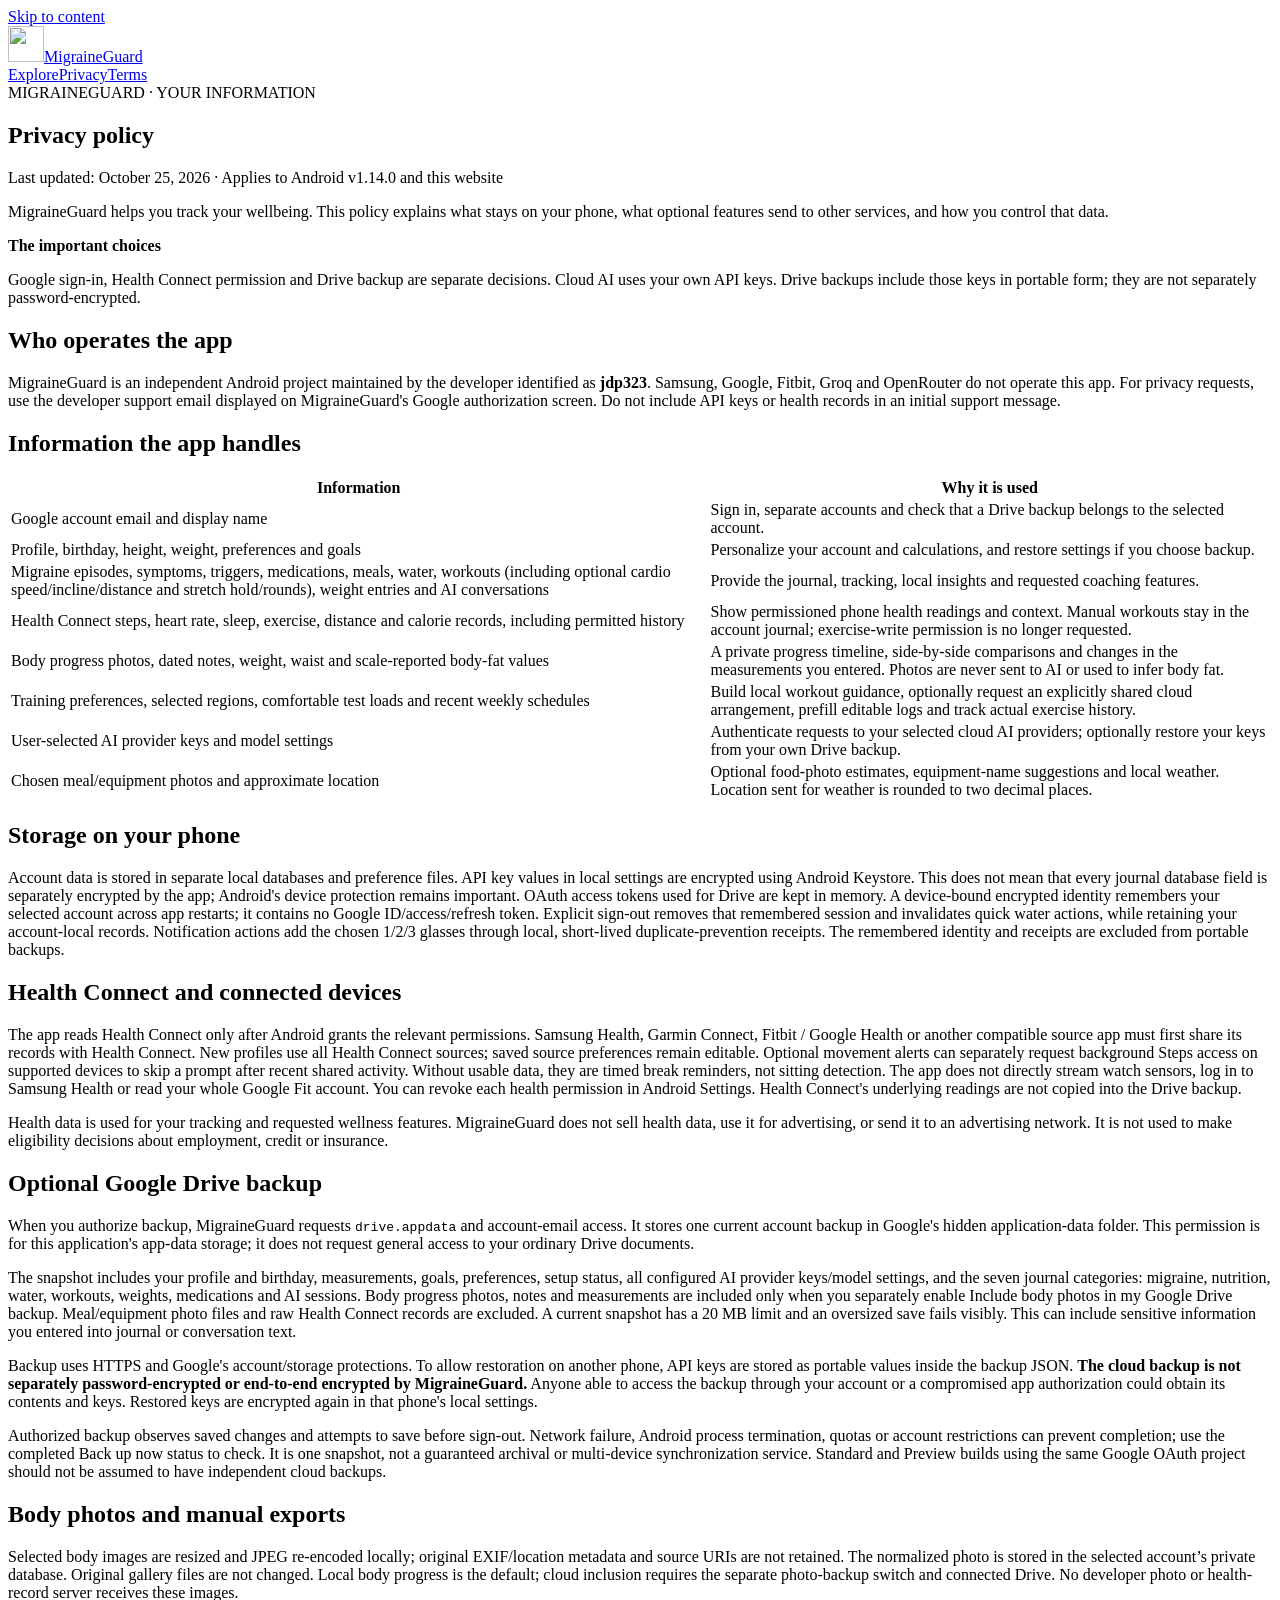
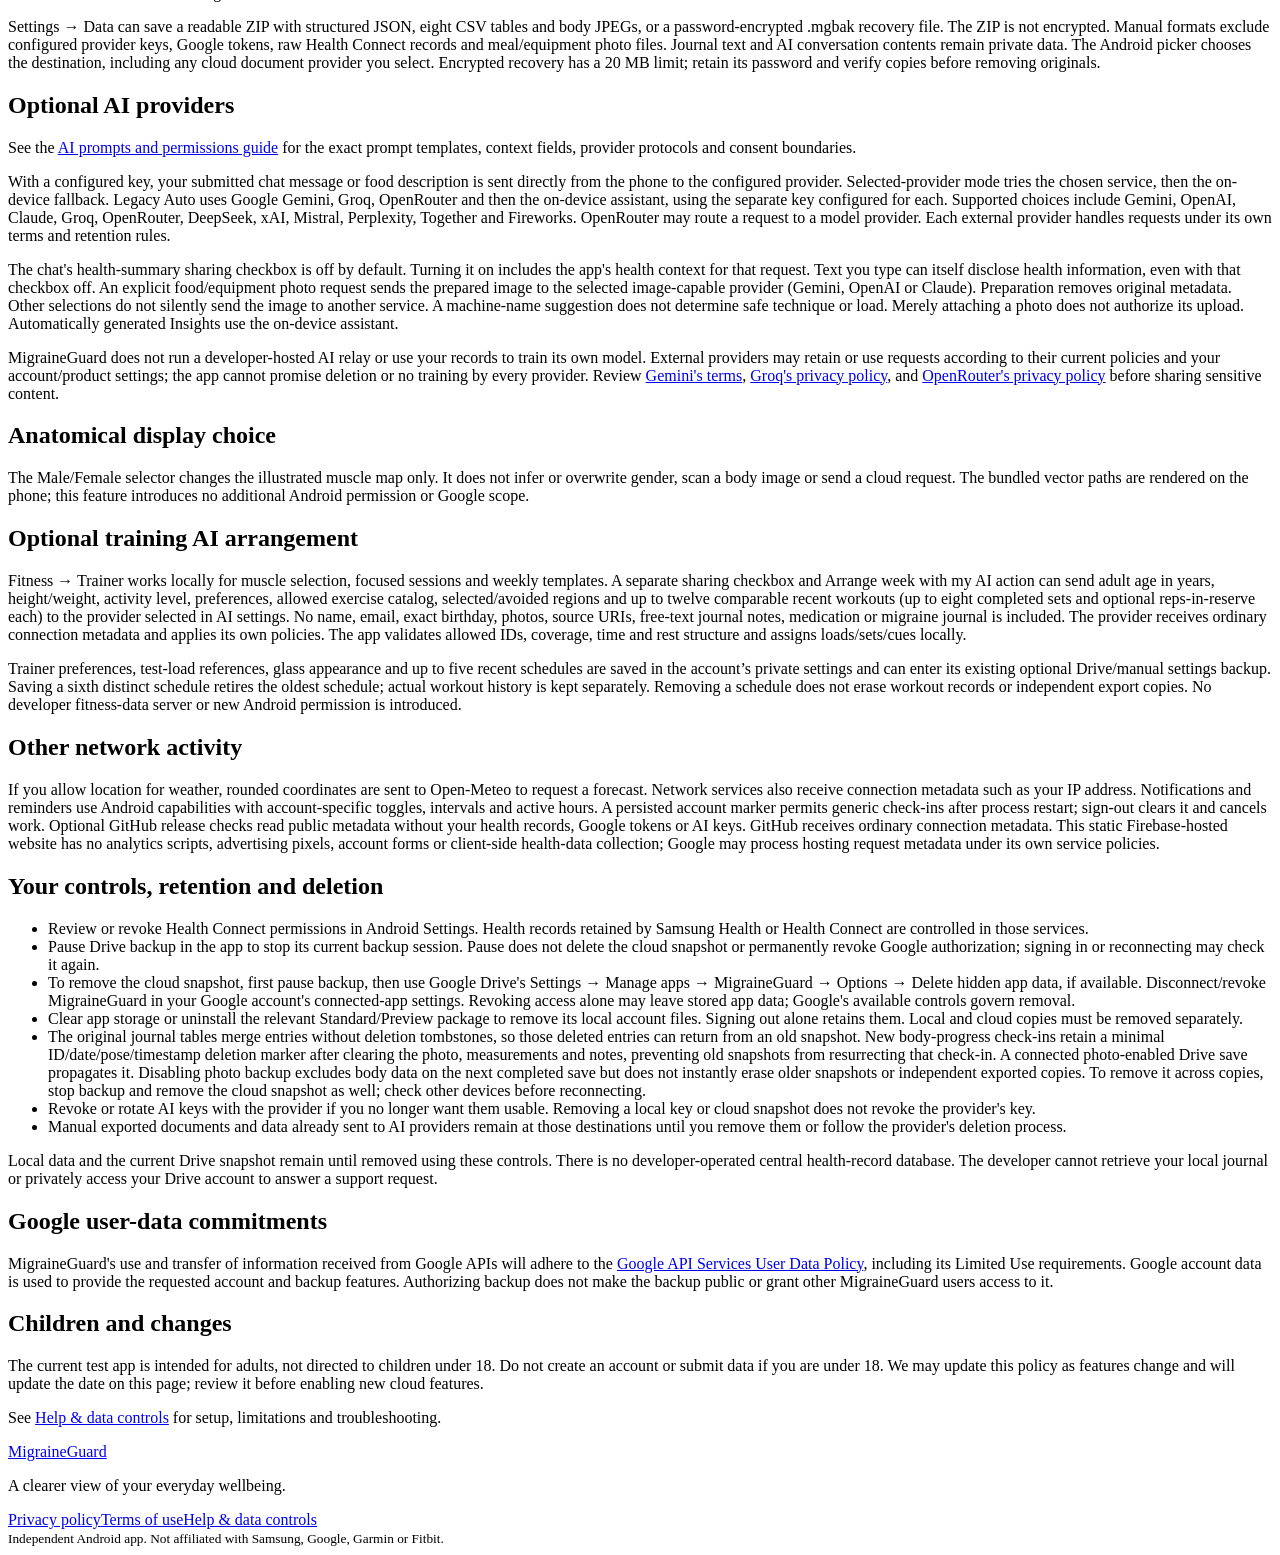
==== commit 45018348: "Publish verified v1.14 anatomy guide, credits and Android captures [skip ci]" ====
--- a/website/public/privacy.html
+++ b/website/public/privacy.html
@@ -17,7 +17,7 @@
 <article class="document"><span class="eyebrow">MIGRAINEGUARD · YOUR INFORMATION</span>
 <h1>Privacy policy</h1>
 
-<p class="date">Last updated: October 25, 2026 · Applies to Android v1.13.1 and this website</p>
+<p class="date">Last updated: October 25, 2026 · Applies to Android v1.14.0 and this website</p>
 
 <p class="intro">MigraineGuard helps you track your wellbeing. This policy explains what stays on your phone, what optional features send to other services, and how you control that data.</p>
 
@@ -89,6 +89,8 @@
 
 <p>MigraineGuard does not run a developer-hosted AI relay or use your records to train its own model. External providers may retain or use requests according to their current policies and your account/product settings; the app cannot promise deletion or no training by every provider. Review <a href="https://ai.google.dev/gemini-api/terms">Gemini's terms</a>, <a href="https://groq.com/privacy-policy/">Groq's privacy policy</a>, and <a href="https://openrouter.ai/privacy">OpenRouter's privacy policy</a> before sharing sensitive content.</p>
 
+<h2>Anatomical display choice</h2>
+<p>The Male/Female selector changes the illustrated muscle map only. It does not infer or overwrite gender, scan a body image or send a cloud request. The bundled vector paths are rendered on the phone; this feature introduces no additional Android permission or Google scope.</p>
 <h2>Optional training AI arrangement</h2>
 <p>Fitness → Trainer works locally for muscle selection, focused sessions and weekly templates. A separate sharing checkbox and Arrange week with my AI action can send adult age in years, height/weight, activity level, preferences, allowed exercise catalog, selected/avoided regions and up to twelve comparable recent workouts (up to eight completed sets and optional reps-in-reserve each) to the provider selected in AI settings. No name, email, exact birthday, photos, source URIs, free-text journal notes, medication or migraine journal is included. The provider receives ordinary connection metadata and applies its own policies. The app validates allowed IDs, coverage, time and rest structure and assigns loads/sets/cues locally.</p>
 <p>Trainer preferences, test-load references, glass appearance and up to five recent schedules are saved in the account’s private settings and can enter its existing optional Drive/manual settings backup. Saving a sixth distinct schedule retires the oldest schedule; actual workout history is kept separately. Removing a schedule does not erase workout records or independent export copies. No developer fitness-data server or new Android permission is introduced.</p>
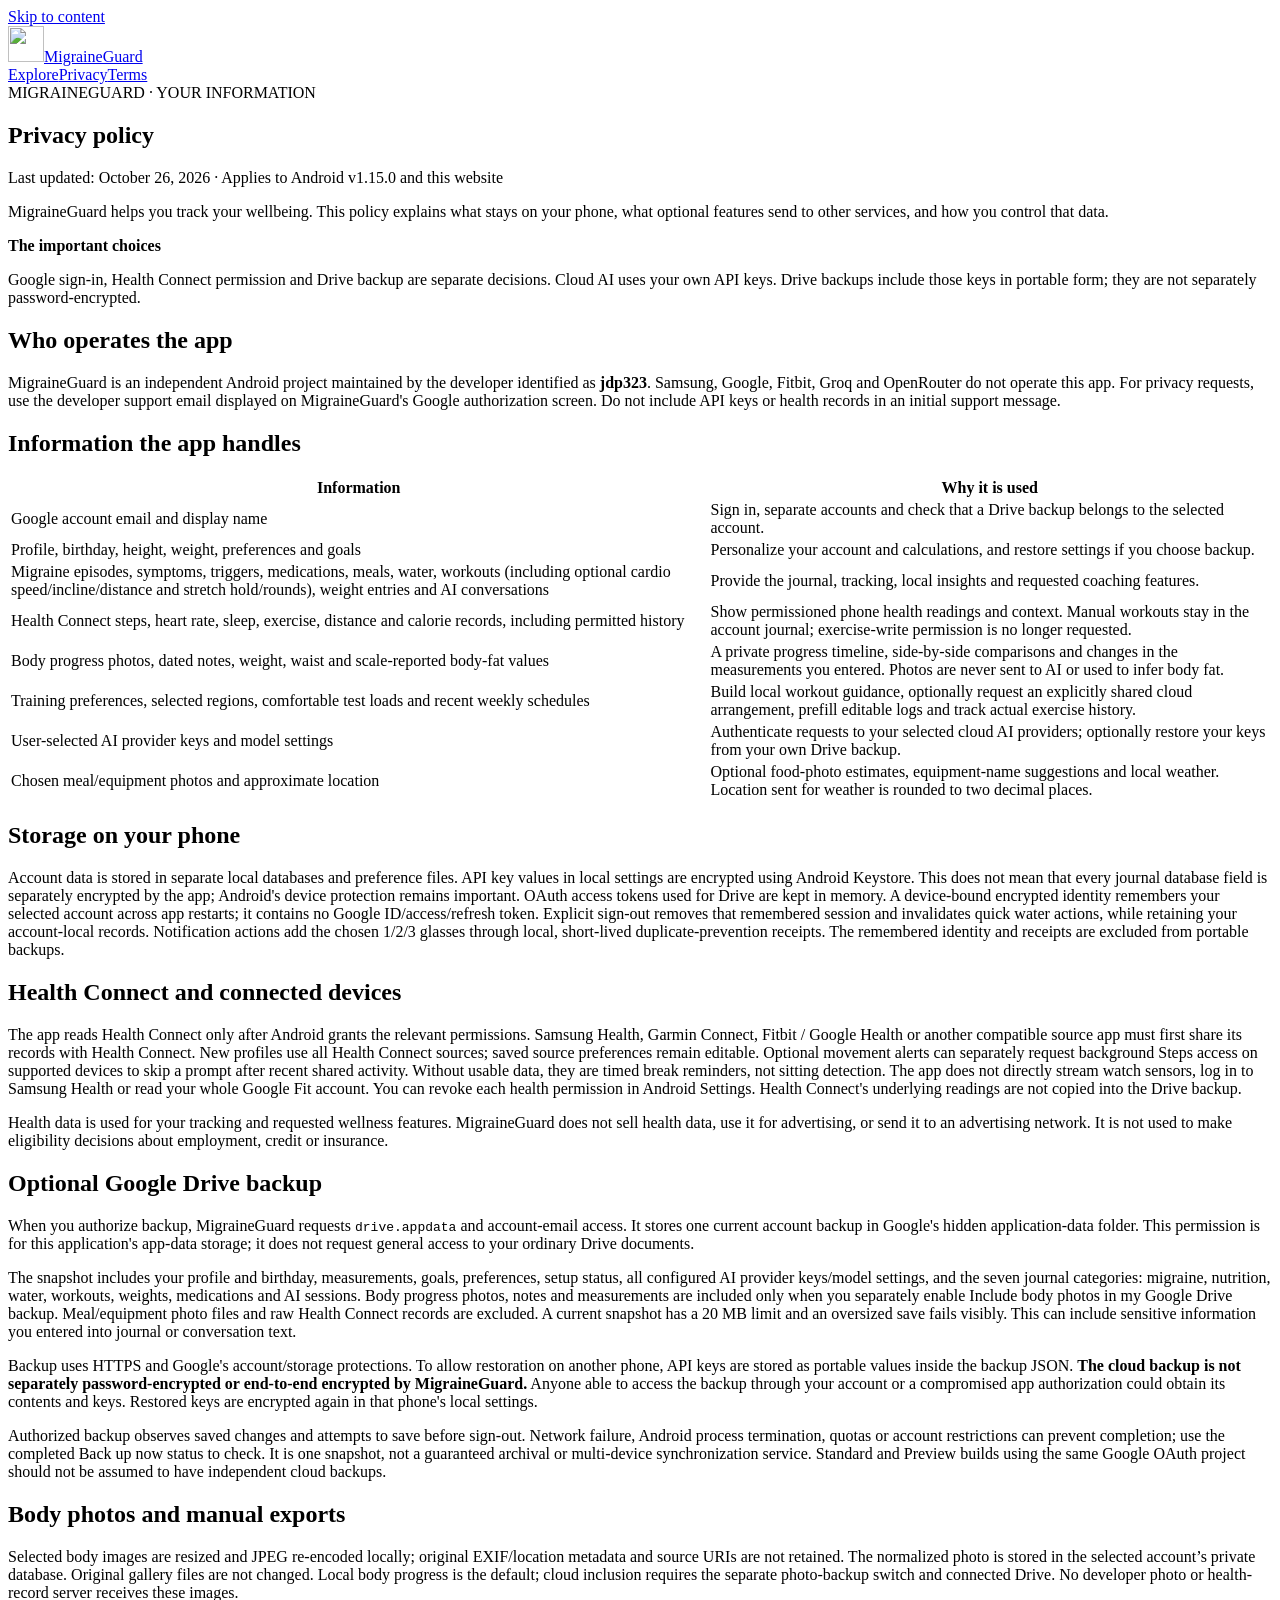
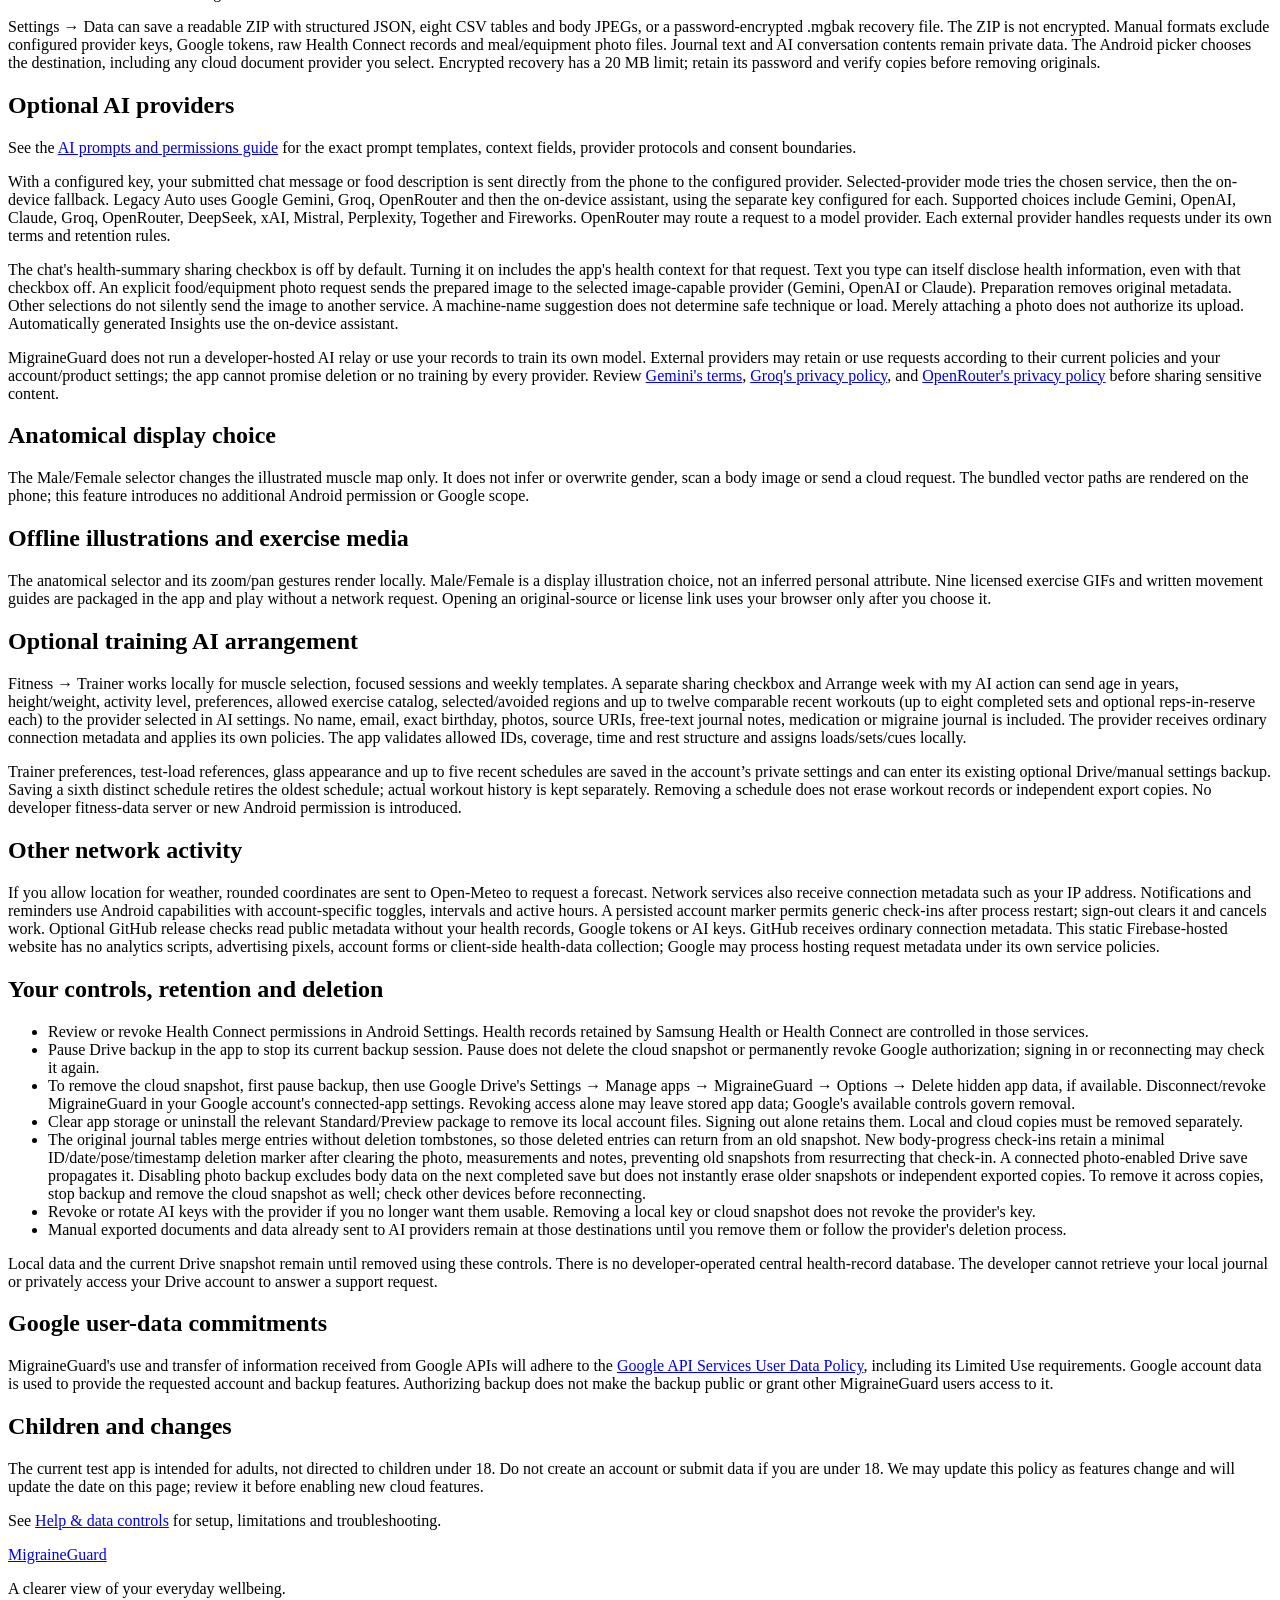
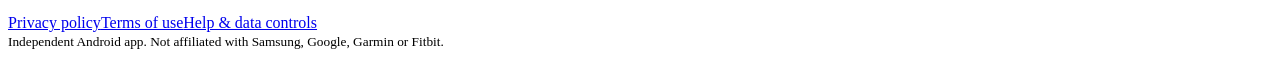
==== commit 0692591d: "Publish verified v1.15.0 guides, simulation scope and native app captures [skip ci]" ====
--- a/website/public/privacy.html
+++ b/website/public/privacy.html
@@ -17,7 +17,7 @@
 <article class="document"><span class="eyebrow">MIGRAINEGUARD · YOUR INFORMATION</span>
 <h1>Privacy policy</h1>
 
-<p class="date">Last updated: October 25, 2026 · Applies to Android v1.14.0 and this website</p>
+<p class="date">Last updated: October 26, 2026 · Applies to Android v1.15.0 and this website</p>
 
 <p class="intro">MigraineGuard helps you track your wellbeing. This policy explains what stays on your phone, what optional features send to other services, and how you control that data.</p>
 
@@ -91,8 +91,10 @@
 
 <h2>Anatomical display choice</h2>
 <p>The Male/Female selector changes the illustrated muscle map only. It does not infer or overwrite gender, scan a body image or send a cloud request. The bundled vector paths are rendered on the phone; this feature introduces no additional Android permission or Google scope.</p>
+<h2>Offline illustrations and exercise media</h2>
+<p>The anatomical selector and its zoom/pan gestures render locally. Male/Female is a display illustration choice, not an inferred personal attribute. Nine licensed exercise GIFs and written movement guides are packaged in the app and play without a network request. Opening an original-source or license link uses your browser only after you choose it.</p>
 <h2>Optional training AI arrangement</h2>
-<p>Fitness → Trainer works locally for muscle selection, focused sessions and weekly templates. A separate sharing checkbox and Arrange week with my AI action can send adult age in years, height/weight, activity level, preferences, allowed exercise catalog, selected/avoided regions and up to twelve comparable recent workouts (up to eight completed sets and optional reps-in-reserve each) to the provider selected in AI settings. No name, email, exact birthday, photos, source URIs, free-text journal notes, medication or migraine journal is included. The provider receives ordinary connection metadata and applies its own policies. The app validates allowed IDs, coverage, time and rest structure and assigns loads/sets/cues locally.</p>
+<p>Fitness → Trainer works locally for muscle selection, focused sessions and weekly templates. A separate sharing checkbox and Arrange week with my AI action can send age in years, height/weight, activity level, preferences, allowed exercise catalog, selected/avoided regions and up to twelve comparable recent workouts (up to eight completed sets and optional reps-in-reserve each) to the provider selected in AI settings. No name, email, exact birthday, photos, source URIs, free-text journal notes, medication or migraine journal is included. The provider receives ordinary connection metadata and applies its own policies. The app validates allowed IDs, coverage, time and rest structure and assigns loads/sets/cues locally.</p>
 <p>Trainer preferences, test-load references, glass appearance and up to five recent schedules are saved in the account’s private settings and can enter its existing optional Drive/manual settings backup. Saving a sixth distinct schedule retires the oldest schedule; actual workout history is kept separately. Removing a schedule does not erase workout records or independent export copies. No developer fitness-data server or new Android permission is introduced.</p>
 <h2>Other network activity</h2>
 
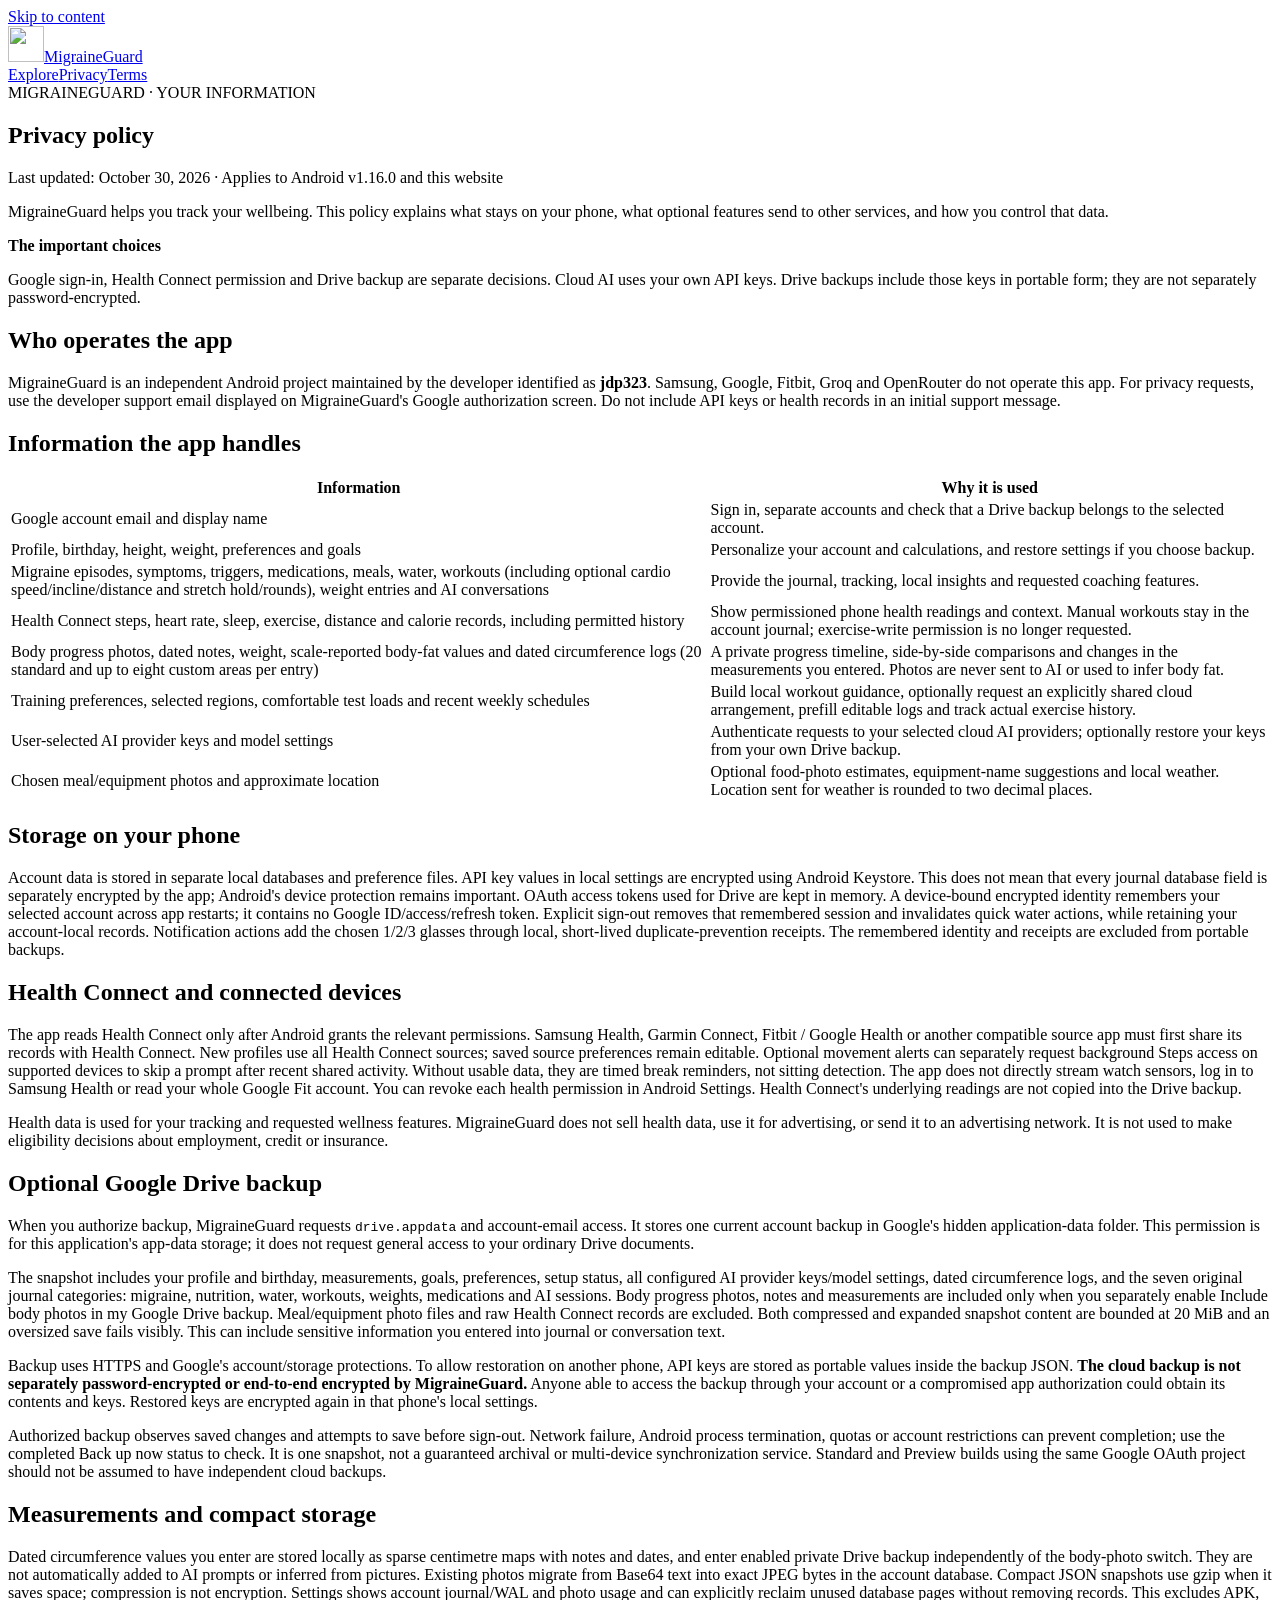
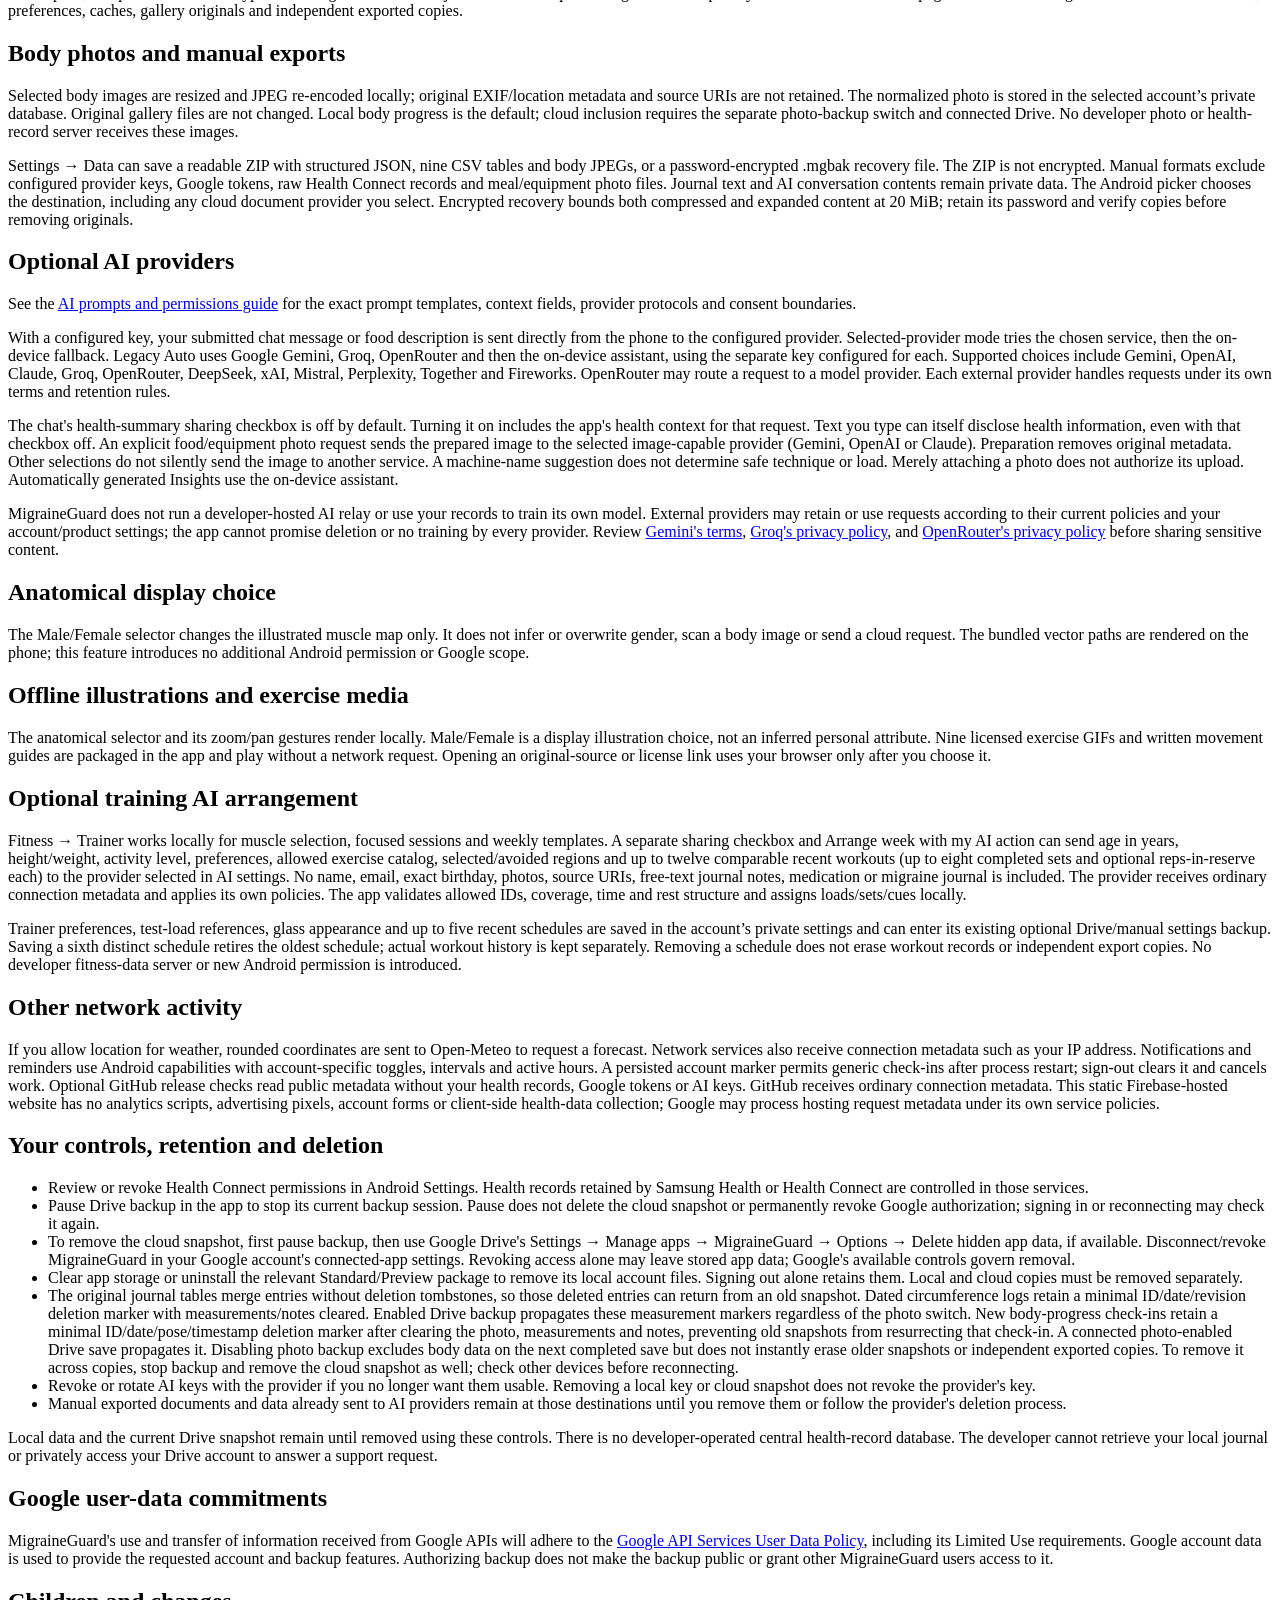
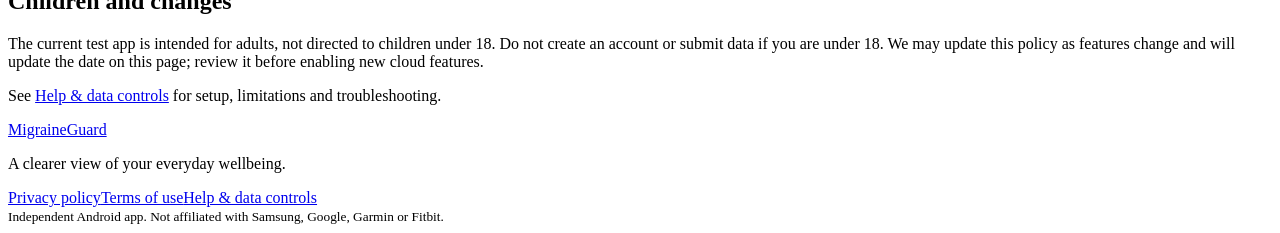
==== commit 92b52eb0: "Document verified v1.16 measurements and compact storage; scope CI crash evidence [skip ci]" ====
--- a/website/public/privacy.html
+++ b/website/public/privacy.html
@@ -17,7 +17,7 @@
 <article class="document"><span class="eyebrow">MIGRAINEGUARD · YOUR INFORMATION</span>
 <h1>Privacy policy</h1>
 
-<p class="date">Last updated: October 26, 2026 · Applies to Android v1.15.0 and this website</p>
+<p class="date">Last updated: October 30, 2026 · Applies to Android v1.16.0 and this website</p>
 
 <p class="intro">MigraineGuard helps you track your wellbeing. This policy explains what stays on your phone, what optional features send to other services, and how you control that data.</p>
 
@@ -46,7 +46,7 @@
 
 <tr><td>Health Connect steps, heart rate, sleep, exercise, distance and calorie records, including permitted history</td><td>Show permissioned phone health readings and context. Manual workouts stay in the account journal; exercise-write permission is no longer requested.</td></tr>
 
-<tr><td>Body progress photos, dated notes, weight, waist and scale-reported body-fat values</td><td>A private progress timeline, side-by-side comparisons and changes in the measurements you entered. Photos are never sent to AI or used to infer body fat.</td></tr>
+<tr><td>Body progress photos, dated notes, weight, scale-reported body-fat values and dated circumference logs (20 standard and up to eight custom areas per entry)</td><td>A private progress timeline, side-by-side comparisons and changes in the measurements you entered. Photos are never sent to AI or used to infer body fat.</td></tr>
 
 <tr><td>Training preferences, selected regions, comfortable test loads and recent weekly schedules</td><td>Build local workout guidance, optionally request an explicitly shared cloud arrangement, prefill editable logs and track actual exercise history.</td></tr>
 
@@ -71,15 +71,17 @@
 
 <p>When you authorize backup, MigraineGuard requests <code>drive.appdata</code> and account-email access. It stores one current account backup in Google's hidden application-data folder. This permission is for this application's app-data storage; it does not request general access to your ordinary Drive documents.</p>
 
-<p>The snapshot includes your profile and birthday, measurements, goals, preferences, setup status, all configured AI provider keys/model settings, and the seven journal categories: migraine, nutrition, water, workouts, weights, medications and AI sessions. Body progress photos, notes and measurements are included only when you separately enable Include body photos in my Google Drive backup. Meal/equipment photo files and raw Health Connect records are excluded. A current snapshot has a 20 MB limit and an oversized save fails visibly. This can include sensitive information you entered into journal or conversation text.</p>
+<p>The snapshot includes your profile and birthday, measurements, goals, preferences, setup status, all configured AI provider keys/model settings, dated circumference logs, and the seven original journal categories: migraine, nutrition, water, workouts, weights, medications and AI sessions. Body progress photos, notes and measurements are included only when you separately enable Include body photos in my Google Drive backup. Meal/equipment photo files and raw Health Connect records are excluded. Both compressed and expanded snapshot content are bounded at 20 MiB and an oversized save fails visibly. This can include sensitive information you entered into journal or conversation text.</p>
 
 <p>Backup uses HTTPS and Google's account/storage protections. To allow restoration on another phone, API keys are stored as portable values inside the backup JSON. <strong>The cloud backup is not separately password-encrypted or end-to-end encrypted by MigraineGuard.</strong> Anyone able to access the backup through your account or a compromised app authorization could obtain its contents and keys. Restored keys are encrypted again in that phone's local settings.</p>
 
 <p>Authorized backup observes saved changes and attempts to save before sign-out. Network failure, Android process termination, quotas or account restrictions can prevent completion; use the completed Back up now status to check. It is one snapshot, not a guaranteed archival or multi-device synchronization service. Standard and Preview builds using the same Google OAuth project should not be assumed to have independent cloud backups.</p>
 
+<h2>Measurements and compact storage</h2>
+<p>Dated circumference values you enter are stored locally as sparse centimetre maps with notes and dates, and enter enabled private Drive backup independently of the body-photo switch. They are not automatically added to AI prompts or inferred from pictures. Existing photos migrate from Base64 text into exact JPEG bytes in the account database. Compact JSON snapshots use gzip when it saves space; compression is not encryption. Settings shows account journal/WAL and photo usage and can explicitly reclaim unused database pages without removing records. This excludes APK, preferences, caches, gallery originals and independent exported copies.</p>
 <h2>Body photos and manual exports</h2>
 <p>Selected body images are resized and JPEG re-encoded locally; original EXIF/location metadata and source URIs are not retained. The normalized photo is stored in the selected account’s private database. Original gallery files are not changed. Local body progress is the default; cloud inclusion requires the separate photo-backup switch and connected Drive. No developer photo or health-record server receives these images.</p>
-<p>Settings → Data can save a readable ZIP with structured JSON, eight CSV tables and body JPEGs, or a password-encrypted .mgbak recovery file. The ZIP is not encrypted. Manual formats exclude configured provider keys, Google tokens, raw Health Connect records and meal/equipment photo files. Journal text and AI conversation contents remain private data. The Android picker chooses the destination, including any cloud document provider you select. Encrypted recovery has a 20 MB limit; retain its password and verify copies before removing originals.</p>
+<p>Settings → Data can save a readable ZIP with structured JSON, nine CSV tables and body JPEGs, or a password-encrypted .mgbak recovery file. The ZIP is not encrypted. Manual formats exclude configured provider keys, Google tokens, raw Health Connect records and meal/equipment photo files. Journal text and AI conversation contents remain private data. The Android picker chooses the destination, including any cloud document provider you select. Encrypted recovery bounds both compressed and expanded content at 20 MiB; retain its password and verify copies before removing originals.</p>
 <h2>Optional AI providers</h2>
 <p>See the <a href="https://github.com/jdp323/migraineguard/blob/main/docs/AI_AND_PERMISSIONS.md">AI prompts and permissions guide</a> for the exact prompt templates, context fields, provider protocols and consent boundaries.</p>
 
@@ -111,7 +113,7 @@
 
 <li>Clear app storage or uninstall the relevant Standard/Preview package to remove its local account files. Signing out alone retains them. Local and cloud copies must be removed separately.</li>
 
-<li>The original journal tables merge entries without deletion tombstones, so those deleted entries can return from an old snapshot. New body-progress check-ins retain a minimal ID/date/pose/timestamp deletion marker after clearing the photo, measurements and notes, preventing old snapshots from resurrecting that check-in. A connected photo-enabled Drive save propagates it. Disabling photo backup excludes body data on the next completed save but does not instantly erase older snapshots or independent exported copies. To remove it across copies, stop backup and remove the cloud snapshot as well; check other devices before reconnecting.</li>
+<li>The original journal tables merge entries without deletion tombstones, so those deleted entries can return from an old snapshot. Dated circumference logs retain a minimal ID/date/revision deletion marker with measurements/notes cleared. Enabled Drive backup propagates these measurement markers regardless of the photo switch. New body-progress check-ins retain a minimal ID/date/pose/timestamp deletion marker after clearing the photo, measurements and notes, preventing old snapshots from resurrecting that check-in. A connected photo-enabled Drive save propagates it. Disabling photo backup excludes body data on the next completed save but does not instantly erase older snapshots or independent exported copies. To remove it across copies, stop backup and remove the cloud snapshot as well; check other devices before reconnecting.</li>
 
 <li>Revoke or rotate AI keys with the provider if you no longer want them usable. Removing a local key or cloud snapshot does not revoke the provider's key.</li>
 
